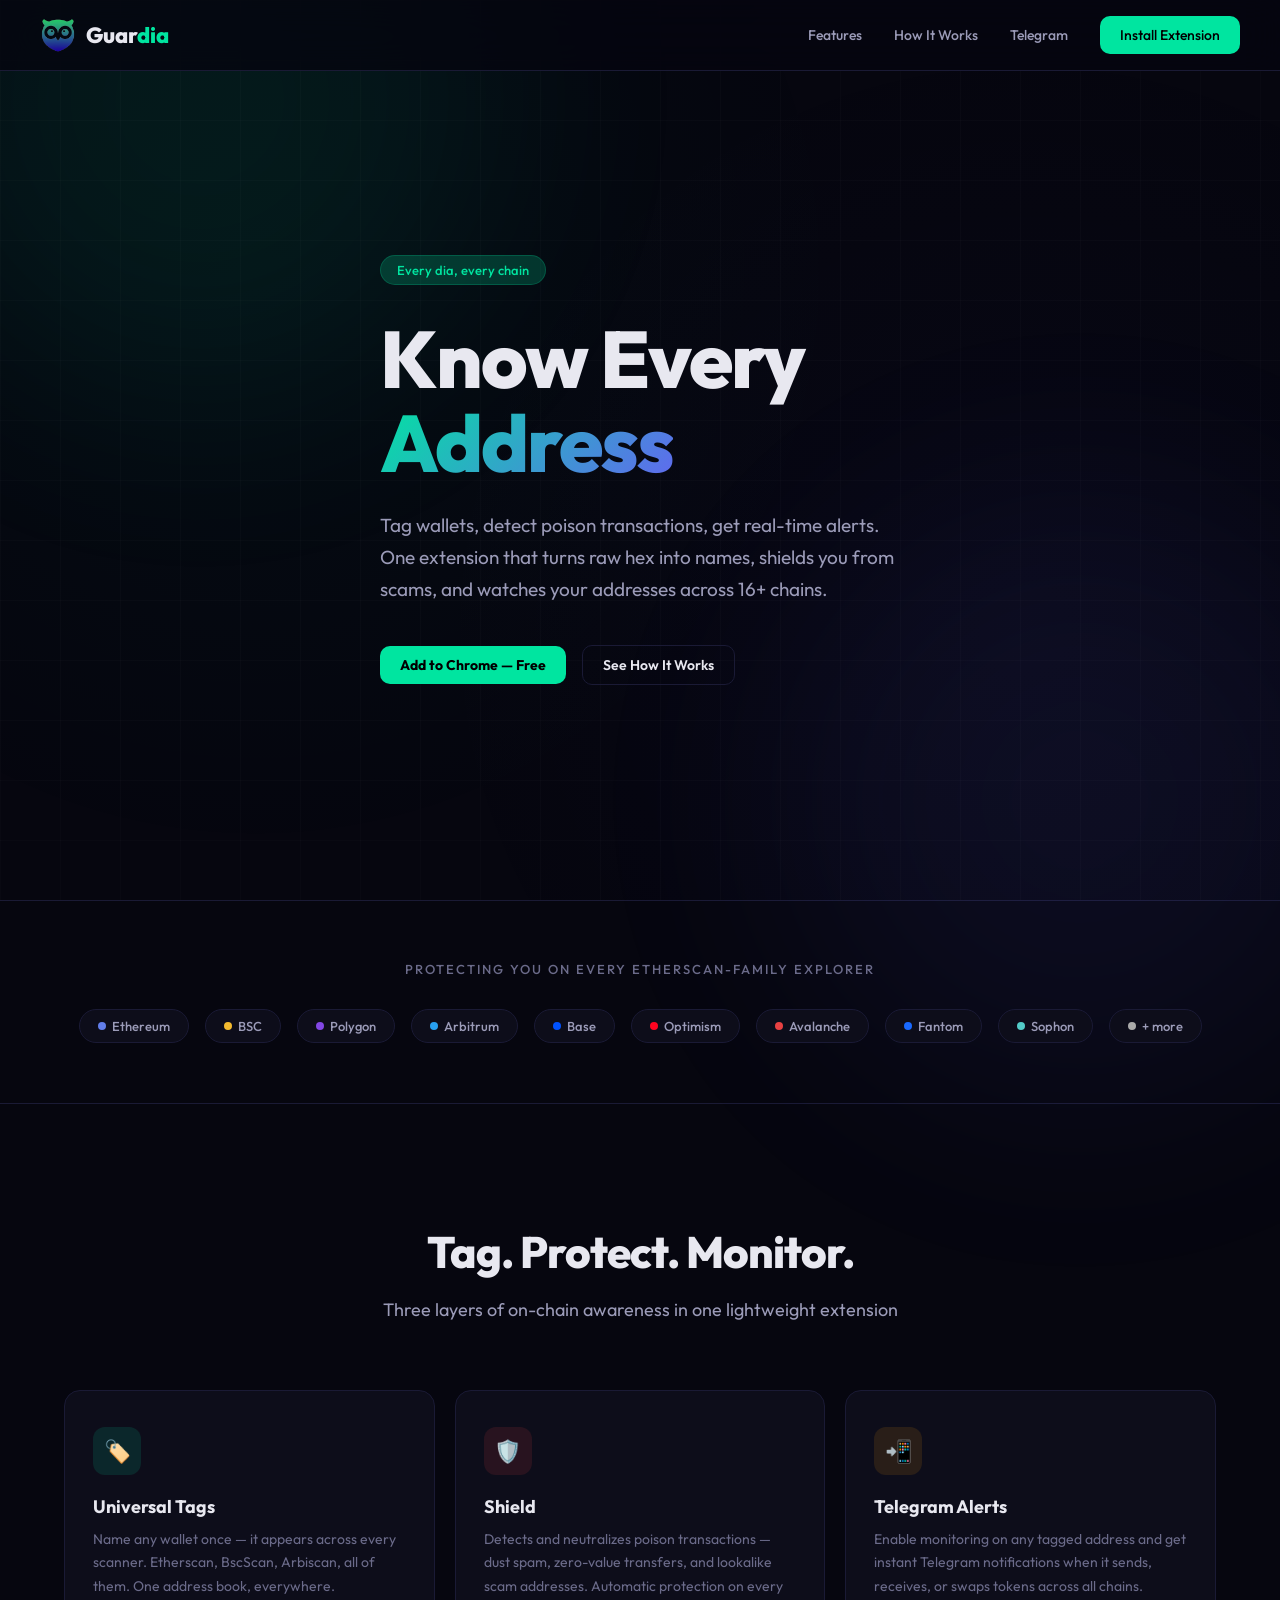
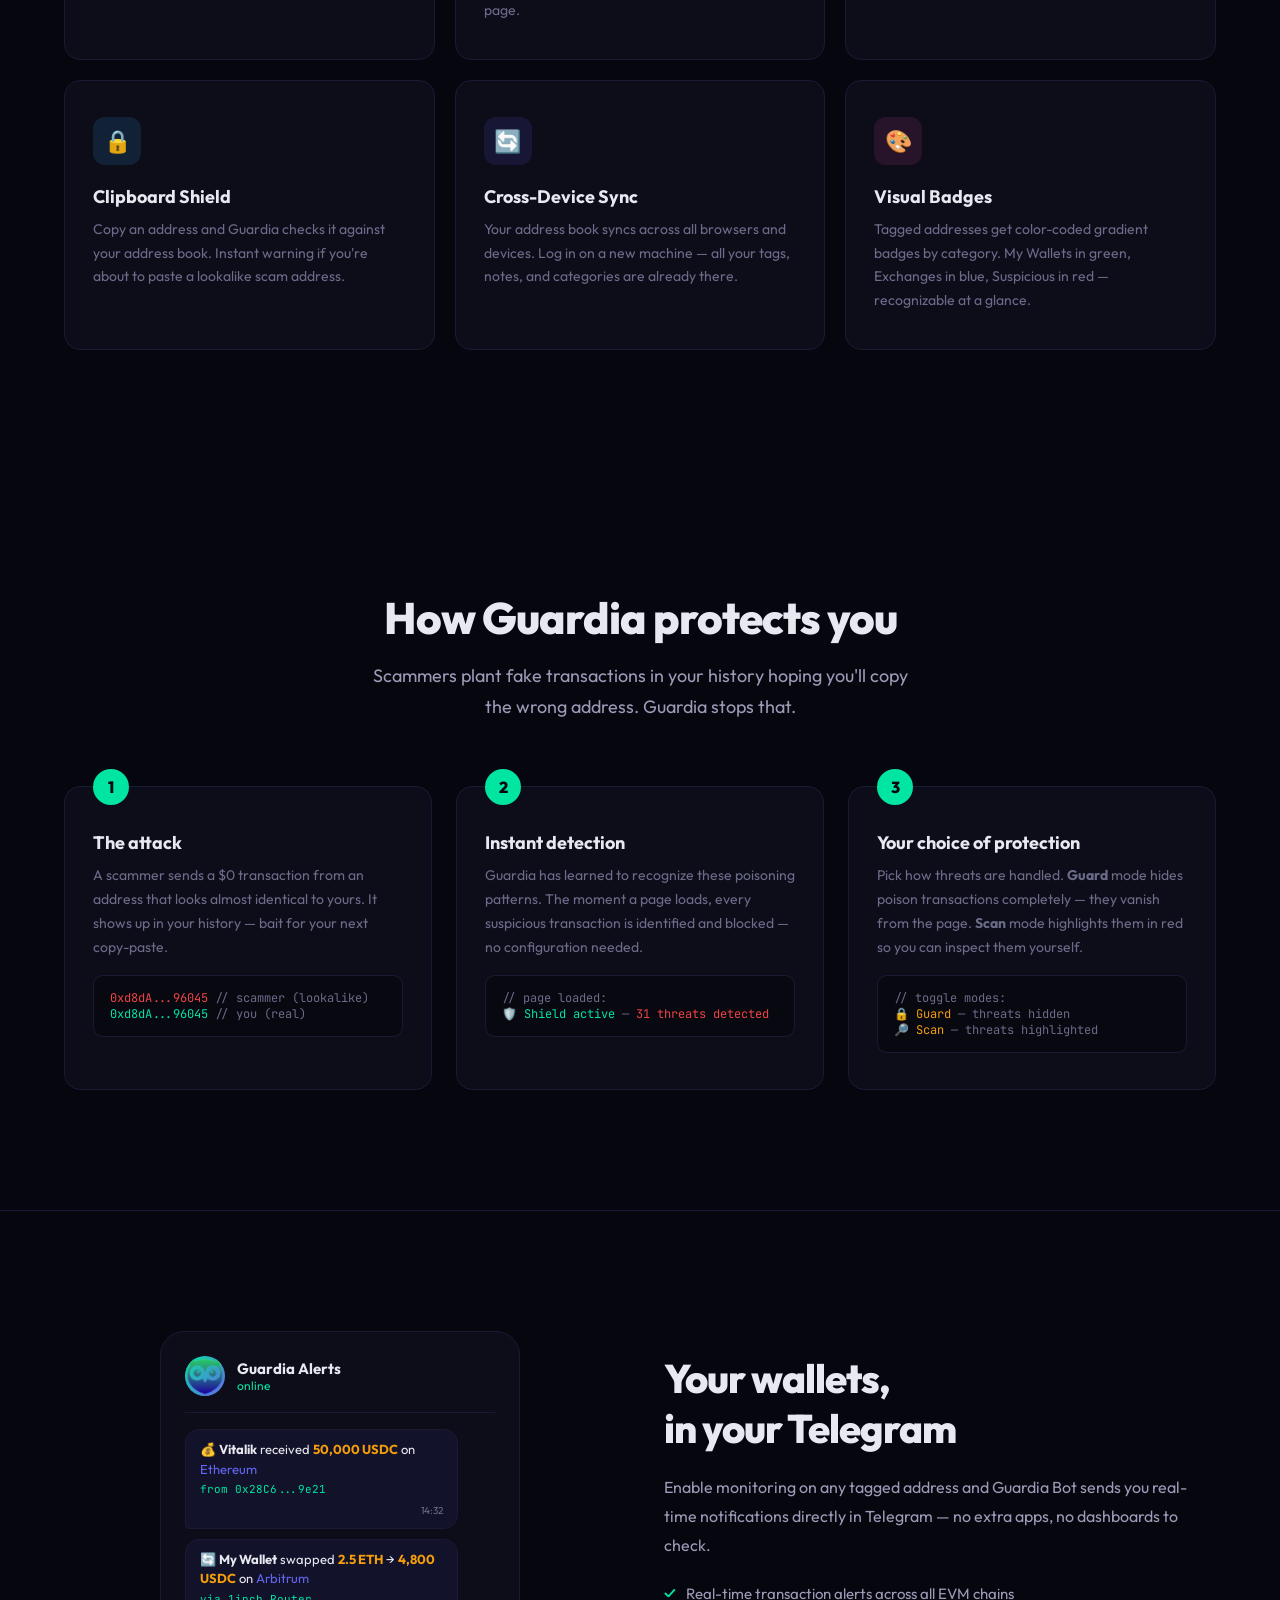
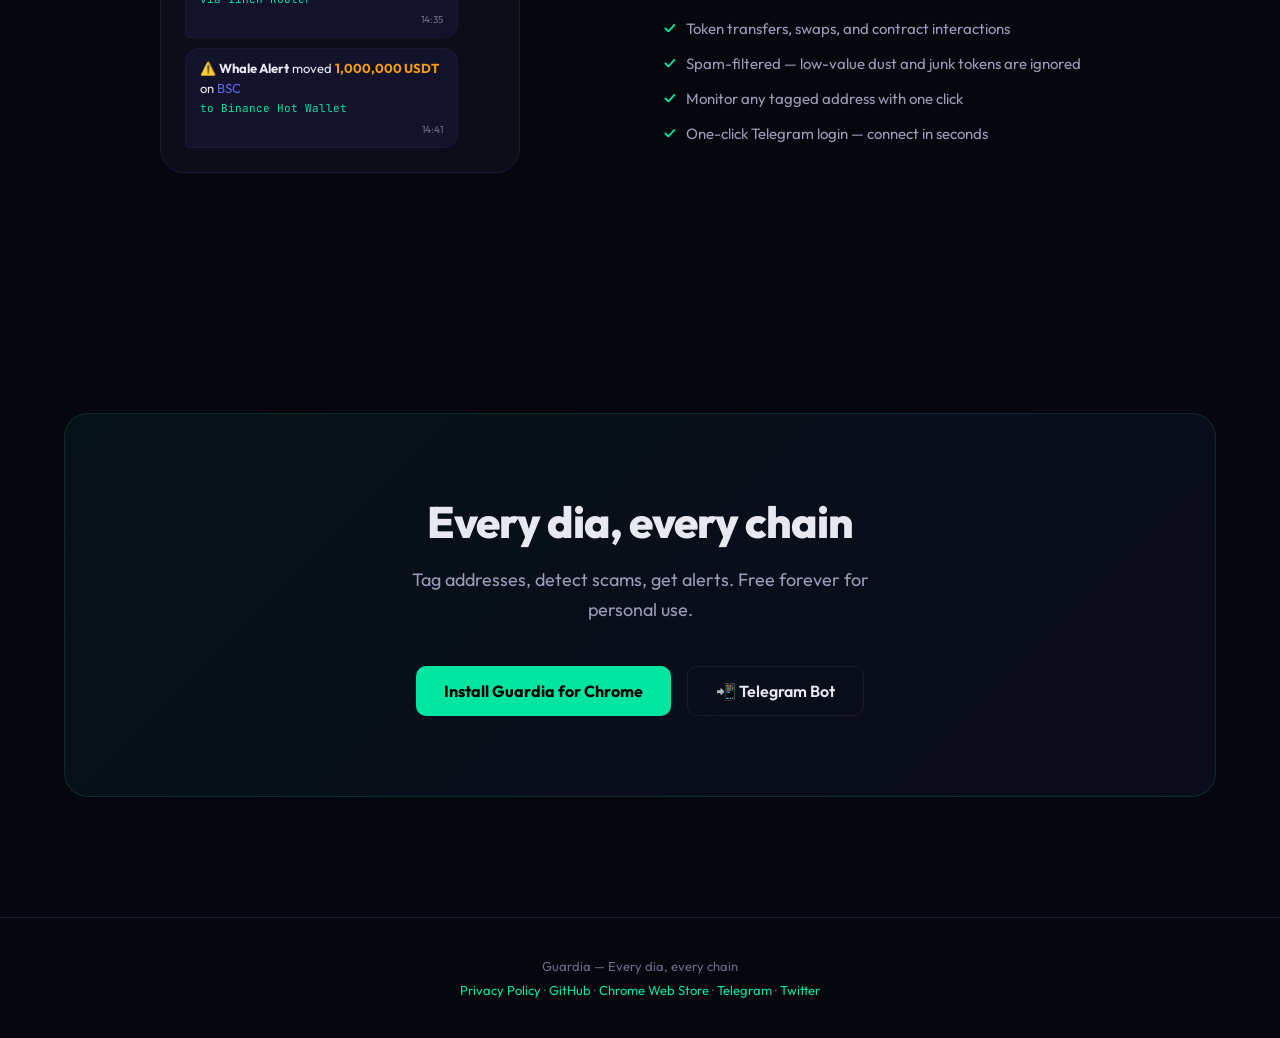
==== index.html @ b1c1f6c8 "Initial site deploy" ====
<!DOCTYPE html>
<html lang="en">
<head>
<meta charset="UTF-8">
<meta name="viewport" content="width=device-width, initial-scale=1.0">
<title>Guardia — Your On-Chain Guardian</title>
<link href="https://fonts.googleapis.com/css2?family=JetBrains+Mono:wght@400;500;700&family=Outfit:wght@300;400;500;600;700;800&display=swap" rel="stylesheet">
<style>
:root {
  --bg: #06060f;
  --bg-card: #0d0d1a;
  --bg-card-hover: #12122a;
  --accent: #00e5a0;
  --accent-dim: #00e5a033;
  --accent2: #6366f1;
  --accent3: #f59e0b;
  --text: #e8e8f0;
  --text-dim: #6b6b8a;
  --text-mid: #9b9bb8;
  --border: #1a1a35;
  --radius: 16px;
  --font-display: 'Outfit', sans-serif;
  --font-mono: 'JetBrains Mono', monospace;
}

* { margin: 0; padding: 0; box-sizing: border-box; }

::selection { background: rgba(0, 229, 160, 0.3); color: #fff; }
::-moz-selection { background: rgba(0, 229, 160, 0.3); color: #fff; }

html { scroll-behavior: smooth; }

body {
  font-family: var(--font-display);
  background: var(--bg);
  color: var(--text);
  overflow-x: hidden;
  -webkit-font-smoothing: antialiased;
}

/* ============ ANIMATED BG ============ */
.bg-grid {
  position: fixed;
  inset: 0;
  z-index: 0;
  background-image:
    radial-gradient(circle at 20% 30%, #00e5a008 0%, transparent 50%),
    radial-gradient(circle at 80% 70%, #6366f108 0%, transparent 50%),
    linear-gradient(rgba(255,255,255,0.015) 1px, transparent 1px),
    linear-gradient(90deg, rgba(255,255,255,0.015) 1px, transparent 1px);
  background-size: 100% 100%, 100% 100%, 60px 60px, 60px 60px;
  pointer-events: none;
}

.glow-orb {
  position: fixed;
  width: 600px;
  height: 600px;
  border-radius: 50%;
  filter: blur(120px);
  opacity: 0.07;
  pointer-events: none;
  z-index: 0;
}
.glow-orb.g1 { background: var(--accent); top: -200px; left: -100px; animation: float1 20s ease-in-out infinite; }
.glow-orb.g2 { background: var(--accent2); bottom: -200px; right: -100px; animation: float2 25s ease-in-out infinite; }

@keyframes float1 { 0%,100% { transform: translate(0,0); } 50% { transform: translate(80px, 60px); } }
@keyframes float2 { 0%,100% { transform: translate(0,0); } 50% { transform: translate(-60px, -80px); } }

/* ============ LAYOUT ============ */
.container { max-width: 1200px; margin: 0 auto; padding: 0 24px; position: relative; z-index: 1; }

/* ============ NAV ============ */
nav {
  position: fixed;
  top: 0;
  left: 0;
  right: 0;
  z-index: 100;
  padding: 16px 24px;
  backdrop-filter: blur(20px);
  background: rgba(6, 6, 15, 0.8);
  border-bottom: 1px solid var(--border);
}
nav .inner {
  max-width: 1200px;
  margin: 0 auto;
  display: flex;
  align-items: center;
  justify-content: space-between;
}
.logo {
  display: flex;
  align-items: center;
  gap: 10px;
  font-weight: 800;
  font-size: 22px;
  text-decoration: none;
  color: var(--text);
}
.logo-icon {
  width: 36px;
  height: 36px;
  border-radius: 10px;
  object-fit: contain;
}
.logo-wordmark span { color: var(--accent); }

nav .links { display: flex; gap: 32px; align-items: center; }
nav .links a { color: var(--text-mid); text-decoration: none; font-size: 14px; font-weight: 500; transition: color 0.2s; }
nav .links a:hover { color: var(--accent); }
nav .links a.btn-chrome { color: #000; }
nav .links a.btn-chrome:hover { color: #000; }

.btn-chrome {
  display: inline-flex;
  align-items: center;
  gap: 8px;
  padding: 10px 20px;
  background: var(--accent);
  color: #000;
  font-weight: 700;
  font-size: 14px;
  border-radius: 10px;
  text-decoration: none;
  border: none;
  cursor: pointer;
  transition: all 0.2s;
}
.btn-chrome:hover { background: #00ffb3; transform: translateY(-1px); box-shadow: 0 4px 20px var(--accent-dim); }

/* ============ HERO ============ */
.hero {
  min-height: 100vh;
  display: flex;
  align-items: center;
  padding: 120px 0 80px;
}
.hero-content { max-width: 640px; }

.hero-badge {
  display: inline-flex;
  align-items: center;
  gap: 8px;
  padding: 6px 16px;
  background: var(--accent-dim);
  border: 1px solid rgba(0, 229, 160, 0.2);
  border-radius: 100px;
  font-size: 13px;
  font-weight: 500;
  color: var(--accent);
  margin-bottom: 32px;
  animation: fadeUp 0.6s ease-out;
}

h1 {
  font-size: clamp(48px, 7vw, 80px);
  font-weight: 800;
  line-height: 1.05;
  letter-spacing: -2px;
  margin-bottom: 24px;
  animation: fadeUp 0.6s ease-out 0.1s both;
}
h1 .gradient {
  background: linear-gradient(135deg, var(--accent), var(--accent2));
  -webkit-background-clip: text;
  -webkit-text-fill-color: transparent;
}

.hero-sub {
  font-size: 19px;
  color: var(--text-mid);
  line-height: 1.7;
  margin-bottom: 40px;
  max-width: 520px;
  animation: fadeUp 0.6s ease-out 0.2s both;
}

.hero-actions {
  display: flex;
  gap: 16px;
  align-items: center;
  animation: fadeUp 0.6s ease-out 0.3s both;
}

.btn-outline {
  display: inline-flex;
  align-items: center;
  gap: 8px;
  padding: 10px 20px;
  background: transparent;
  color: var(--text);
  font-weight: 600;
  font-size: 14px;
  border-radius: 10px;
  text-decoration: none;
  border: 1px solid var(--border);
  cursor: pointer;
  transition: all 0.2s;
}
.btn-outline:hover { border-color: var(--accent); color: var(--accent); }

.hero-visual {
  position: absolute;
  right: -40px;
  top: 50%;
  transform: translateY(-50%);
  width: 520px;
  height: 520px;
  animation: fadeUp 0.8s ease-out 0.4s both;
}

/* ============ CHAINS BAR ============ */
.chains-bar {
  padding: 60px 0;
  border-top: 1px solid var(--border);
  border-bottom: 1px solid var(--border);
}
.chains-bar h3 {
  text-align: center;
  font-size: 13px;
  font-weight: 500;
  color: var(--text-dim);
  text-transform: uppercase;
  letter-spacing: 2px;
  margin-bottom: 32px;
}
.chains-row {
  display: flex;
  justify-content: center;
  flex-wrap: wrap;
  gap: 16px;
}
.chain-pill {
  padding: 8px 18px;
  background: var(--bg-card);
  border: 1px solid var(--border);
  border-radius: 100px;
  font-size: 13px;
  font-weight: 500;
  color: var(--text-mid);
  display: flex;
  align-items: center;
  gap: 6px;
  transition: all 0.2s;
}
.chain-pill:hover { border-color: var(--accent); color: var(--accent); transform: translateY(-2px); }
.chain-dot {
  width: 8px;
  height: 8px;
  border-radius: 50%;
}

/* ============ FEATURES ============ */
.features { padding: 120px 0; }
.section-header {
  text-align: center;
  margin-bottom: 64px;
}
.section-header h2 {
  font-size: 44px;
  font-weight: 800;
  letter-spacing: -1px;
  margin-bottom: 16px;
}
.section-header p {
  font-size: 18px;
  color: var(--text-mid);
  max-width: 560px;
  margin: 0 auto;
  line-height: 1.7;
}

.features-grid {
  display: grid;
  grid-template-columns: repeat(3, 1fr);
  gap: 20px;
}

.feature-card {
  padding: 36px 28px;
  background: var(--bg-card);
  border: 1px solid var(--border);
  border-radius: var(--radius);
  transition: all 0.3s;
  position: relative;
  overflow: hidden;
}
.feature-card::before {
  content: '';
  position: absolute;
  top: 0;
  left: 0;
  right: 0;
  height: 2px;
  background: linear-gradient(90deg, transparent, var(--accent), transparent);
  opacity: 0;
  transition: opacity 0.3s;
}
.feature-card:hover { border-color: rgba(0, 229, 160, 0.2); background: var(--bg-card-hover); transform: translateY(-4px); }
.feature-card:hover::before { opacity: 1; }

.feature-icon {
  width: 48px;
  height: 48px;
  border-radius: 12px;
  display: flex;
  align-items: center;
  justify-content: center;
  font-size: 22px;
  margin-bottom: 20px;
}
.fi-green { background: rgba(0, 229, 160, 0.12); }
.fi-purple { background: rgba(99, 102, 241, 0.12); }
.fi-amber { background: rgba(245, 158, 11, 0.12); }
.fi-blue { background: rgba(56, 189, 248, 0.12); }
.fi-pink { background: rgba(236, 72, 153, 0.12); }
.fi-red { background: rgba(239, 68, 68, 0.12); }

.feature-card h3 { font-size: 18px; font-weight: 700; margin-bottom: 10px; }
.feature-card p { font-size: 14px; color: var(--text-dim); line-height: 1.7; }

/* ============ HOW IT WORKS ============ */
.how-it-works { padding: 120px 0; }

.steps {
  display: flex;
  gap: 24px;
  margin-top: 64px;
}

.step {
  flex: 1;
  padding: 36px 28px;
  background: var(--bg-card);
  border: 1px solid var(--border);
  border-radius: var(--radius);
  position: relative;
}

.step-num {
  position: absolute;
  top: -18px;
  left: 28px;
  width: 36px;
  height: 36px;
  background: var(--accent);
  color: var(--bg);
  border-radius: 50%;
  display: flex;
  align-items: center;
  justify-content: center;
  font-weight: 800;
  font-size: 16px;
}
.step h3 { font-size: 18px; font-weight: 700; margin-bottom: 10px; margin-top: 8px; }
.step p { font-size: 14px; color: var(--text-dim); line-height: 1.7; }

.step-code {
  margin-top: 16px;
  padding: 14px 16px;
  background: rgba(0,0,0,0.4);
  border-radius: 10px;
  font-family: var(--font-mono);
  font-size: 12px;
  color: var(--accent);
  overflow-x: auto;
  white-space: nowrap;
  border: 1px solid var(--border);
}
.step-code .dim { color: var(--text-dim); }
.step-code .str { color: #f59e0b; }

/* ============ TELEGRAM SECTION ============ */
.telegram-section {
  padding: 120px 0;
  border-top: 1px solid var(--border);
}
.tg-grid {
  display: grid;
  grid-template-columns: 1fr 1fr;
  gap: 48px;
  align-items: center;
}
.tg-phone {
  background: var(--bg-card);
  border: 1px solid var(--border);
  border-radius: 24px;
  padding: 24px;
  max-width: 360px;
  margin: 0 auto;
}
.tg-header {
  display: flex;
  align-items: center;
  gap: 12px;
  padding-bottom: 16px;
  border-bottom: 1px solid var(--border);
  margin-bottom: 16px;
}
.tg-avatar {
  width: 40px;
  height: 40px;
  border-radius: 50%;
  background: linear-gradient(135deg, var(--accent), var(--accent2));
  display: flex;
  align-items: center;
  justify-content: center;
  font-size: 16px;
  font-weight: 800;
  color: var(--bg);
}
.tg-name { font-weight: 700; font-size: 15px; }
.tg-status { font-size: 12px; color: var(--accent); }

.tg-messages { display: flex; flex-direction: column; gap: 10px; }
.tg-msg {
  padding: 10px 14px;
  border-radius: 14px;
  font-size: 13px;
  line-height: 1.5;
  max-width: 88%;
  animation: msgAppear 0.4s ease-out both;
}
.tg-msg:nth-child(2) { animation-delay: 0.3s; }
.tg-msg:nth-child(3) { animation-delay: 0.6s; }
.tg-msg.bot {
  background: var(--bg-card-hover);
  border: 1px solid var(--border);
  align-self: flex-start;
  border-bottom-left-radius: 4px;
}
.tg-msg .tg-addr { color: var(--accent); font-family: var(--font-mono); font-size: 11px; }
.tg-msg .tg-amount { color: var(--accent3); font-weight: 700; }
.tg-msg .tg-chain { color: var(--accent2); }
.tg-msg .tg-time { display: block; text-align: right; font-size: 10px; color: var(--text-dim); margin-top: 4px; }

@keyframes msgAppear { from { opacity: 0; transform: translateY(10px); } to { opacity: 1; transform: translateY(0); } }

.tg-info h2 { font-size: 40px; font-weight: 800; letter-spacing: -1px; margin-bottom: 20px; }
.tg-info p { font-size: 16px; color: var(--text-mid); line-height: 1.8; margin-bottom: 16px; }
.tg-features { list-style: none; padding: 0; }
.tg-features li {
  padding: 8px 0;
  font-size: 15px;
  color: var(--text-mid);
  display: flex;
  align-items: center;
  gap: 10px;
}
.tg-features li::before {
  content: '\2713';
  color: var(--accent);
  font-weight: 700;
  font-size: 14px;
}

/* ============ CTA ============ */
.cta {
  padding: 120px 0;
  text-align: center;
}
.cta-box {
  padding: 80px 60px;
  background: linear-gradient(135deg, rgba(0, 229, 160, 0.06), rgba(99, 102, 241, 0.06));
  border: 1px solid rgba(0, 229, 160, 0.15);
  border-radius: 24px;
  position: relative;
  overflow: hidden;
}
.cta-box h2 { font-size: 44px; font-weight: 800; letter-spacing: -1px; margin-bottom: 16px; }
.cta-box p { font-size: 18px; color: var(--text-mid); margin-bottom: 40px; max-width: 480px; margin-left: auto; margin-right: auto; line-height: 1.7; }
.cta-buttons { display: flex; justify-content: center; gap: 16px; }

/* ============ FOOTER ============ */
footer {
  padding: 40px 0;
  border-top: 1px solid var(--border);
  text-align: center;
}
footer p { font-size: 13px; color: var(--text-dim); }
footer a { color: var(--accent); text-decoration: none; }

/* ============ ANIMATIONS ============ */
@keyframes fadeUp {
  from { opacity: 0; transform: translateY(24px); }
  to { opacity: 1; transform: translateY(0); }
}

/* ============ RESPONSIVE ============ */
@media (max-width: 900px) {
  .features-grid { grid-template-columns: 1fr; }
  .steps { flex-direction: column; }
  .tg-grid { grid-template-columns: 1fr; }
  .hero-visual { display: none; }
  nav .links { display: none; }
}
</style>
</head>
<body>

<div class="bg-grid"></div>
<div class="glow-orb g1"></div>
<div class="glow-orb g2"></div>

<!-- NAV -->
<nav>
  <div class="inner">
    <a href="#" class="logo">
      <img class="logo-icon" src="icons/icon-128.png" alt="Guardia" style="background:none;">
      <span class="logo-wordmark">Guar<span>dia</span></span>
    </a>
    <div class="links">
      <a href="#features">Features</a>
      <a href="#how">How It Works</a>
      <a href="#telegram">Telegram</a>
      <a class="btn-chrome" href="#">Install Extension</a>
    </div>
  </div>
</nav>

<!-- HERO -->
<section class="hero">
  <div class="container" style="position:relative;">
    <div class="hero-content">
      <div class="hero-badge">Every dia, every chain</div>
      <h1>Know Every<br><span class="gradient">Address</span></h1>
      <p class="hero-sub">Tag wallets, detect poison transactions, get real-time alerts. One extension that turns raw hex into names, shields you from scams, and watches your addresses across 16+ chains.</p>
      <div class="hero-actions">
        <a class="btn-chrome" href="#">Add to Chrome — Free</a>
        <a class="btn-outline" href="#how">See How It Works</a>
      </div>
    </div>
  </div>
</section>

<!-- CHAINS -->
<section class="chains-bar">
  <div class="container">
    <h3>Protecting you on every Etherscan-family explorer</h3>
    <div class="chains-row">
      <div class="chain-pill"><div class="chain-dot" style="background:#627eea"></div> Ethereum</div>
      <div class="chain-pill"><div class="chain-dot" style="background:#f3ba2f"></div> BSC</div>
      <div class="chain-pill"><div class="chain-dot" style="background:#8247e5"></div> Polygon</div>
      <div class="chain-pill"><div class="chain-dot" style="background:#28a0f0"></div> Arbitrum</div>
      <div class="chain-pill"><div class="chain-dot" style="background:#0052ff"></div> Base</div>
      <div class="chain-pill"><div class="chain-dot" style="background:#ff0420"></div> Optimism</div>
      <div class="chain-pill"><div class="chain-dot" style="background:#e84142"></div> Avalanche</div>
      <div class="chain-pill"><div class="chain-dot" style="background:#1969ff"></div> Fantom</div>
      <div class="chain-pill"><div class="chain-dot" style="background:#53cbc8"></div> Sophon</div>
      <div class="chain-pill"><div class="chain-dot" style="background:#aaa"></div> + more</div>
    </div>
  </div>
</section>

<!-- FEATURES -->
<section class="features" id="features">
  <div class="container">
    <div class="section-header">
      <h2>Tag. Protect. Monitor.</h2>
      <p>Three layers of on-chain awareness in one lightweight extension</p>
    </div>
    <div class="features-grid">
      <div class="feature-card">
        <div class="feature-icon fi-green">&#127991;&#65039;</div>
        <h3>Universal Tags</h3>
        <p>Name any wallet once — it appears across every scanner. Etherscan, BscScan, Arbiscan, all of them. One address book, everywhere.</p>
      </div>
      <div class="feature-card">
        <div class="feature-icon fi-red">&#128737;&#65039;</div>
        <h3>Shield</h3>
        <p>Detects and neutralizes poison transactions — dust spam, zero-value transfers, and lookalike scam addresses. Automatic protection on every page.</p>
      </div>
      <div class="feature-card">
        <div class="feature-icon fi-amber">&#128242;</div>
        <h3>Telegram Alerts</h3>
        <p>Enable monitoring on any tagged address and get instant Telegram notifications when it sends, receives, or swaps tokens across all chains.</p>
      </div>
      <div class="feature-card">
        <div class="feature-icon fi-blue">&#128274;</div>
        <h3>Clipboard Shield</h3>
        <p>Copy an address and Guardia checks it against your address book. Instant warning if you're about to paste a lookalike scam address.</p>
      </div>
      <div class="feature-card">
        <div class="feature-icon fi-purple">&#128260;</div>
        <h3>Cross-Device Sync</h3>
        <p>Your address book syncs across all browsers and devices. Log in on a new machine — all your tags, notes, and categories are already there.</p>
      </div>
      <div class="feature-card">
        <div class="feature-icon fi-pink">&#127912;</div>
        <h3>Visual Badges</h3>
        <p>Tagged addresses get color-coded gradient badges by category. My Wallets in green, Exchanges in blue, Suspicious in red — recognizable at a glance.</p>
      </div>
    </div>
  </div>
</section>

<!-- HOW IT WORKS -->
<section class="how-it-works" id="how">
  <div class="container">
    <div class="section-header">
      <h2>How Guardia protects you</h2>
      <p>Scammers plant fake transactions in your history hoping you'll copy the wrong address. Guardia stops that.</p>
    </div>
    <div class="steps">
      <div class="step">
        <div class="step-num">1</div>
        <h3>The attack</h3>
        <p>A scammer sends a $0 transaction from an address that looks almost identical to yours. It shows up in your history — bait for your next copy-paste.</p>
        <div class="step-code">
          <span style="color:#ef4444">0xd8dA...96045</span> <span class="dim">// scammer (lookalike)</span><br>
          <span style="color:var(--accent)">0xd8dA...96045</span> <span class="dim">// you (real)</span>
        </div>
      </div>
      <div class="step">
        <div class="step-num">2</div>
        <h3>Instant detection</h3>
        <p>Guardia has learned to recognize these poisoning patterns. The moment a page loads, every suspicious transaction is identified and blocked — no configuration needed.</p>
        <div class="step-code">
          <span class="dim">// page loaded:</span><br>
          &#128737;&#65039; <span style="color:var(--accent)">Shield active</span> <span class="dim">—</span> <span style="color:#ef4444">31 threats detected</span>
        </div>
      </div>
      <div class="step">
        <div class="step-num">3</div>
        <h3>Your choice of protection</h3>
        <p>Pick how threats are handled. <b>Guard</b> mode hides poison transactions completely — they vanish from the page. <b>Scan</b> mode highlights them in red so you can inspect them yourself.</p>
        <div class="step-code">
          <span class="dim">// toggle modes:</span><br>
          &#128274; <span class="str">Guard</span> <span class="dim">— threats hidden</span><br>
          &#128270; <span class="str">Scan</span> <span class="dim">— threats highlighted</span>
        </div>
      </div>
    </div>
  </div>
</section>

<!-- TELEGRAM -->
<section class="telegram-section" id="telegram">
  <div class="container">
    <div class="tg-grid">
      <div class="tg-phone">
        <div class="tg-header">
          <div class="tg-avatar"><img src="icons/icon-48.png" alt="G" style="width:100%;height:100%;border-radius:50%;object-fit:cover;"></div>
          <div>
            <div class="tg-name">Guardia Alerts</div>
            <div class="tg-status">online</div>
          </div>
        </div>
        <div class="tg-messages">
          <div class="tg-msg bot">
            &#128176; <b>Vitalik</b> received <span class="tg-amount">50,000 USDC</span> on <span class="tg-chain">Ethereum</span><br>
            <span class="tg-addr">from 0x28C6...9e21</span>
            <span class="tg-time">14:32</span>
          </div>
          <div class="tg-msg bot">
            &#128260; <b>My Wallet</b> swapped <span class="tg-amount">2.5 ETH</span> &#8594; <span class="tg-amount">4,800 USDC</span> on <span class="tg-chain">Arbitrum</span><br>
            <span class="tg-addr">via 1inch Router</span>
            <span class="tg-time">14:35</span>
          </div>
          <div class="tg-msg bot">
            &#9888;&#65039; <b>Whale Alert</b> moved <span class="tg-amount">1,000,000 USDT</span> on <span class="tg-chain">BSC</span><br>
            <span class="tg-addr">to Binance Hot Wallet</span>
            <span class="tg-time">14:41</span>
          </div>
        </div>
      </div>
      <div class="tg-info">
        <h2>Your wallets,<br>in your Telegram</h2>
        <p>Enable monitoring on any tagged address and Guardia Bot sends you real-time notifications directly in Telegram — no extra apps, no dashboards to check.</p>
        <ul class="tg-features">
          <li>Real-time transaction alerts across all EVM chains</li>
          <li>Token transfers, swaps, and contract interactions</li>
          <li>Spam-filtered — low-value dust and junk tokens are ignored</li>
          <li>Monitor any tagged address with one click</li>
          <li>One-click Telegram login — connect in seconds</li>
        </ul>
      </div>
    </div>
  </div>
</section>

<!-- CTA -->
<section class="cta">
  <div class="container">
    <div class="cta-box">
      <h2>Every dia, every chain</h2>
      <p>Tag addresses, detect scams, get alerts. Free forever for personal use.</p>
      <div class="cta-buttons">
        <a class="btn-chrome" href="#" style="font-size:16px;padding:14px 28px;">Install Guardia for Chrome</a>
        <a class="btn-outline" href="https://t.me/GuardiaAlertsBot" style="font-size:16px;padding:14px 28px;">&#128242; Telegram Bot</a>
      </div>
    </div>
  </div>
</section>

<!-- FOOTER -->
<footer>
  <div class="container">
    <p style="margin-bottom:8px;">Guardia — Every dia, every chain</p>
    <p><a href="/privacy.html">Privacy Policy</a> &middot; <a href="https://github.com/GuardiaOwl">GitHub</a> &middot; <a href="#">Chrome Web Store</a> &middot; <a href="https://t.me/GuardiaAlertsBot">Telegram</a> &middot; <a href="https://x.com/GuardiaOwl">Twitter</a></p>
  </div>
</footer>

</body>
</html>
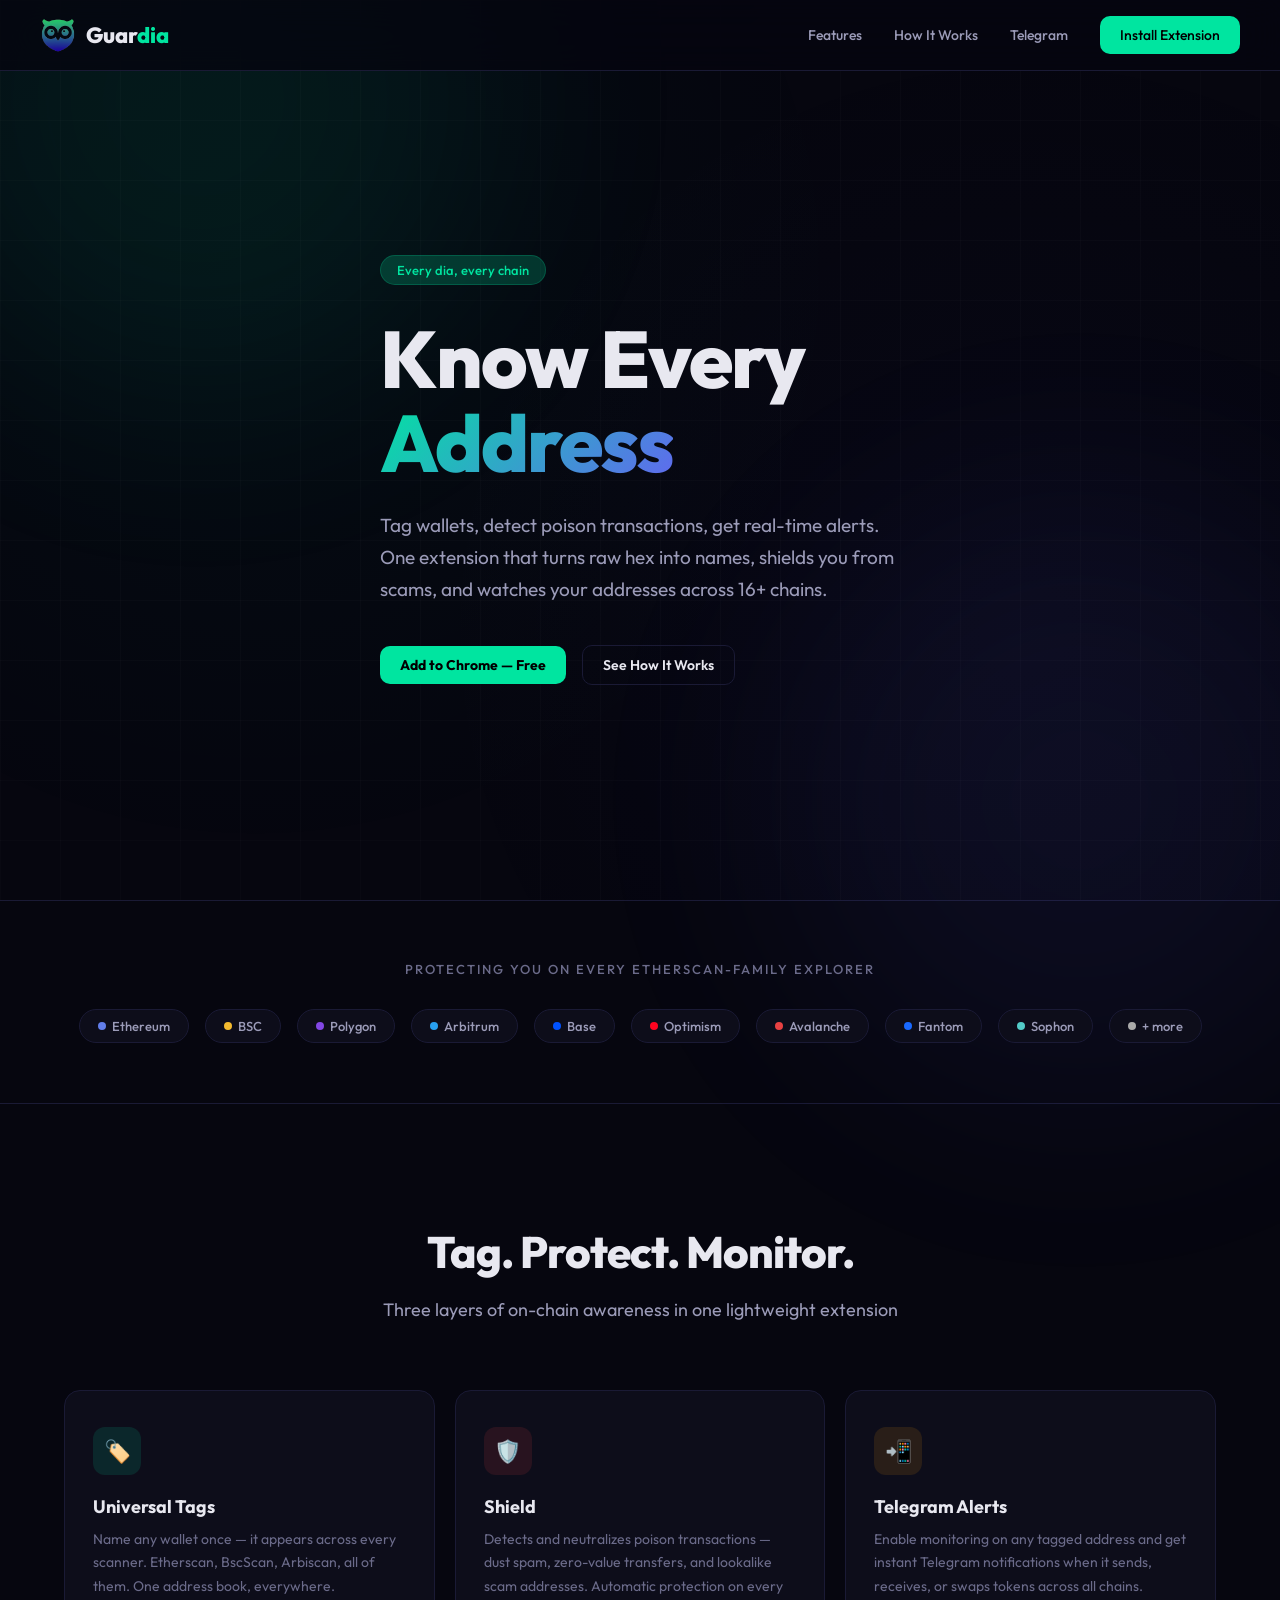
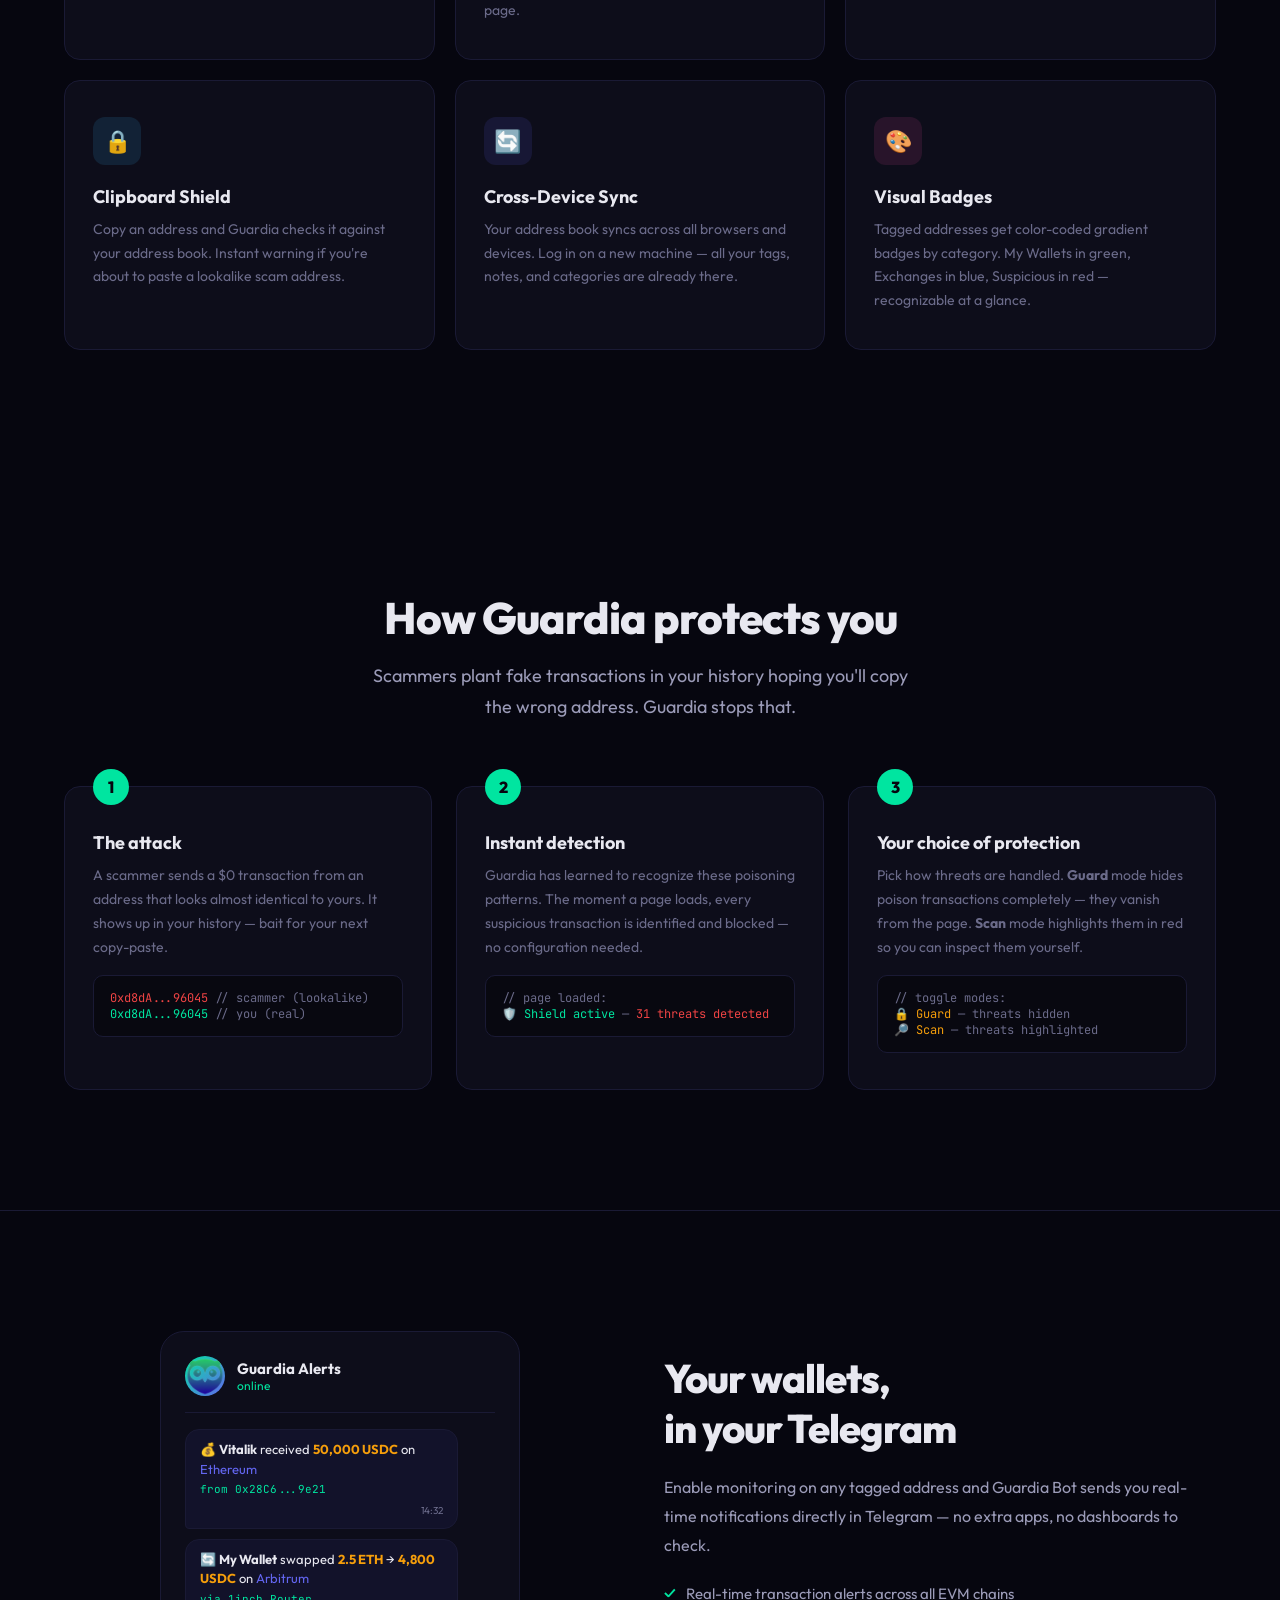
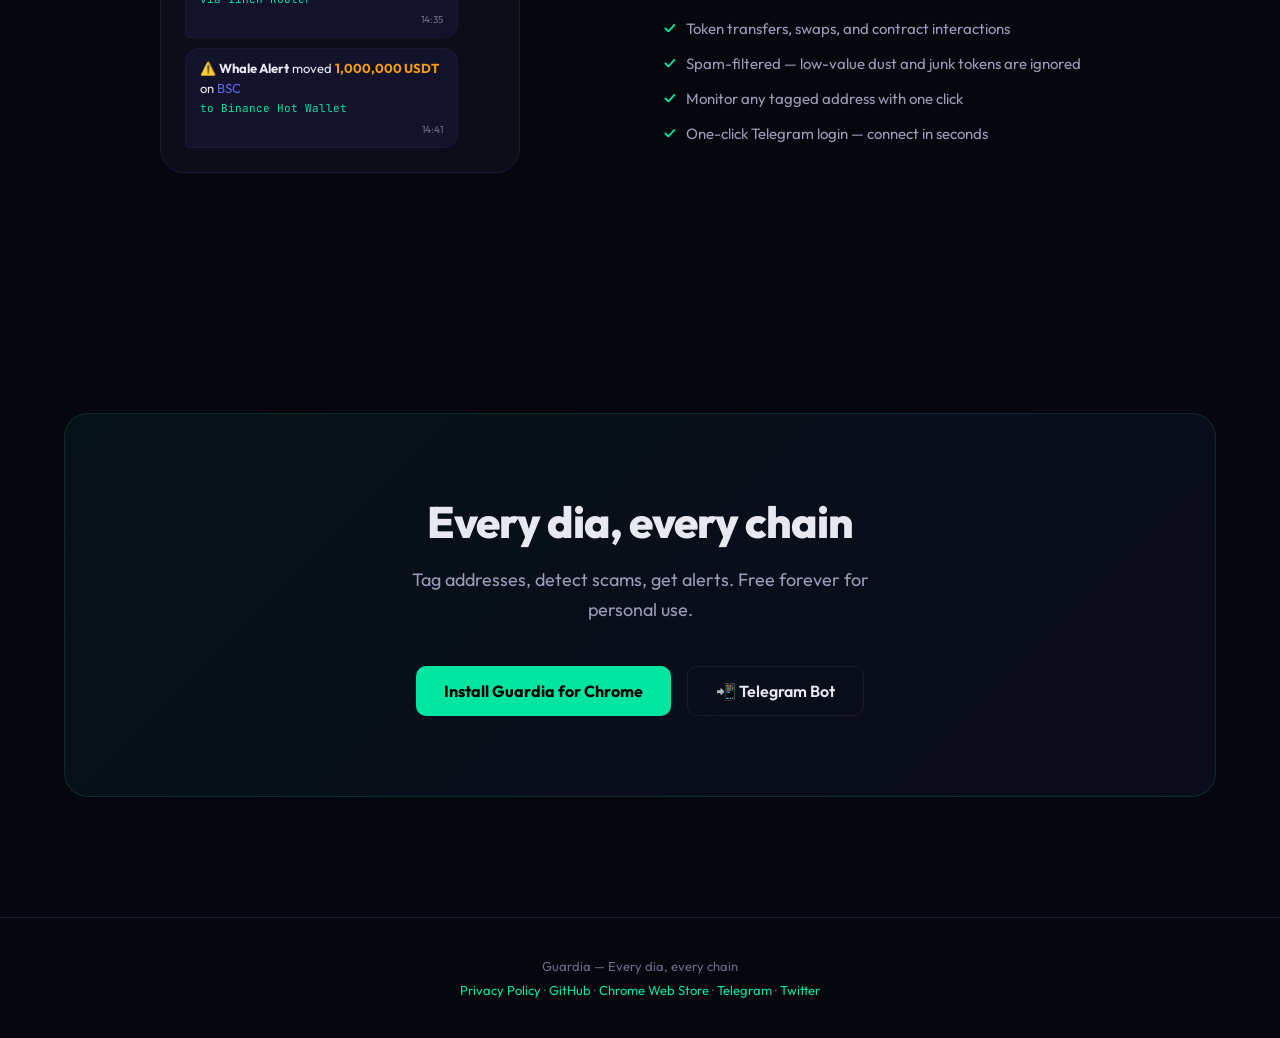
==== commit 0387398a: "Add favicon (owl logo) to all pages" ====
--- a/index.html
+++ b/index.html
@@ -4,6 +4,9 @@
 <meta charset="UTF-8">
 <meta name="viewport" content="width=device-width, initial-scale=1.0">
 <title>Guardia — Your On-Chain Guardian</title>
+<link rel="icon" type="image/png" sizes="32x32" href="icons/icon-32.png">
+<link rel="icon" type="image/png" sizes="16x16" href="icons/icon-16.png">
+<link rel="apple-touch-icon" sizes="128x128" href="icons/icon-128.png">
 <link href="https://fonts.googleapis.com/css2?family=JetBrains+Mono:wght@400;500;700&family=Outfit:wght@300;400;500;600;700;800&display=swap" rel="stylesheet">
 <style>
 :root {
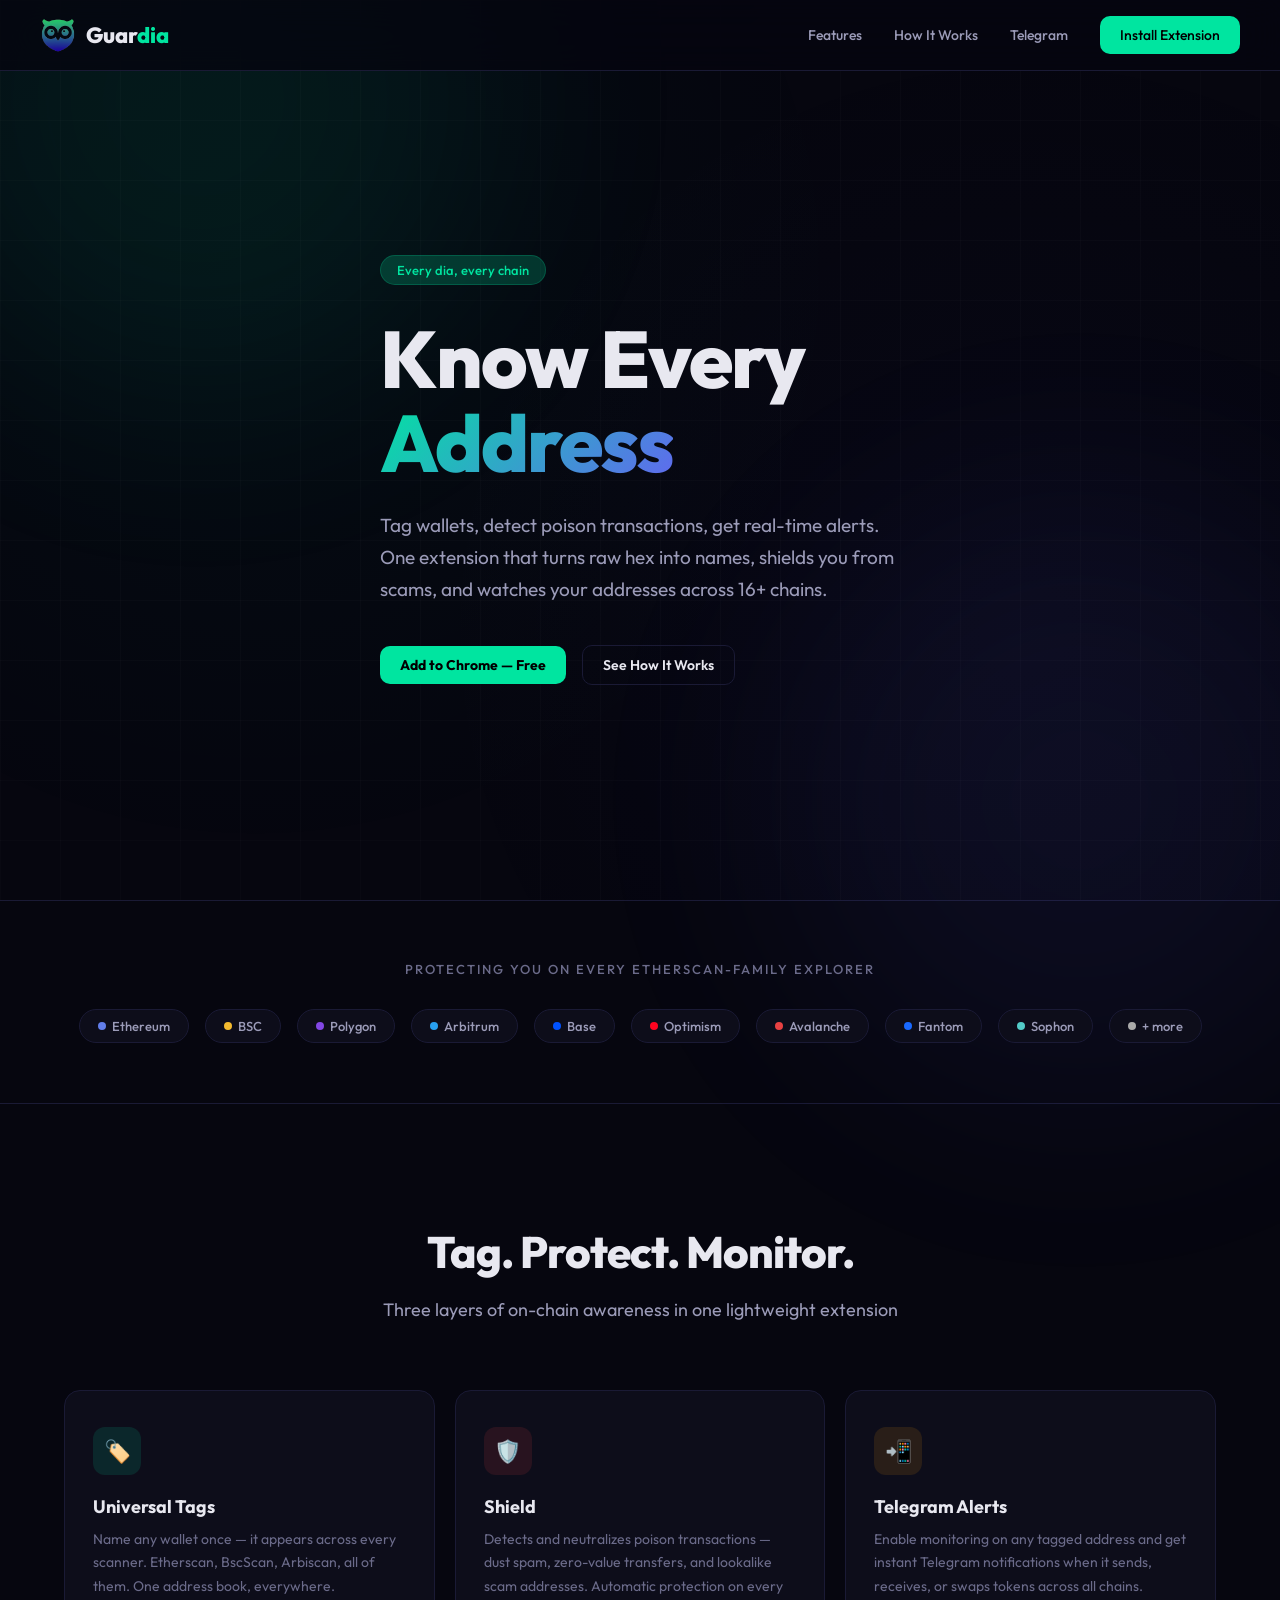
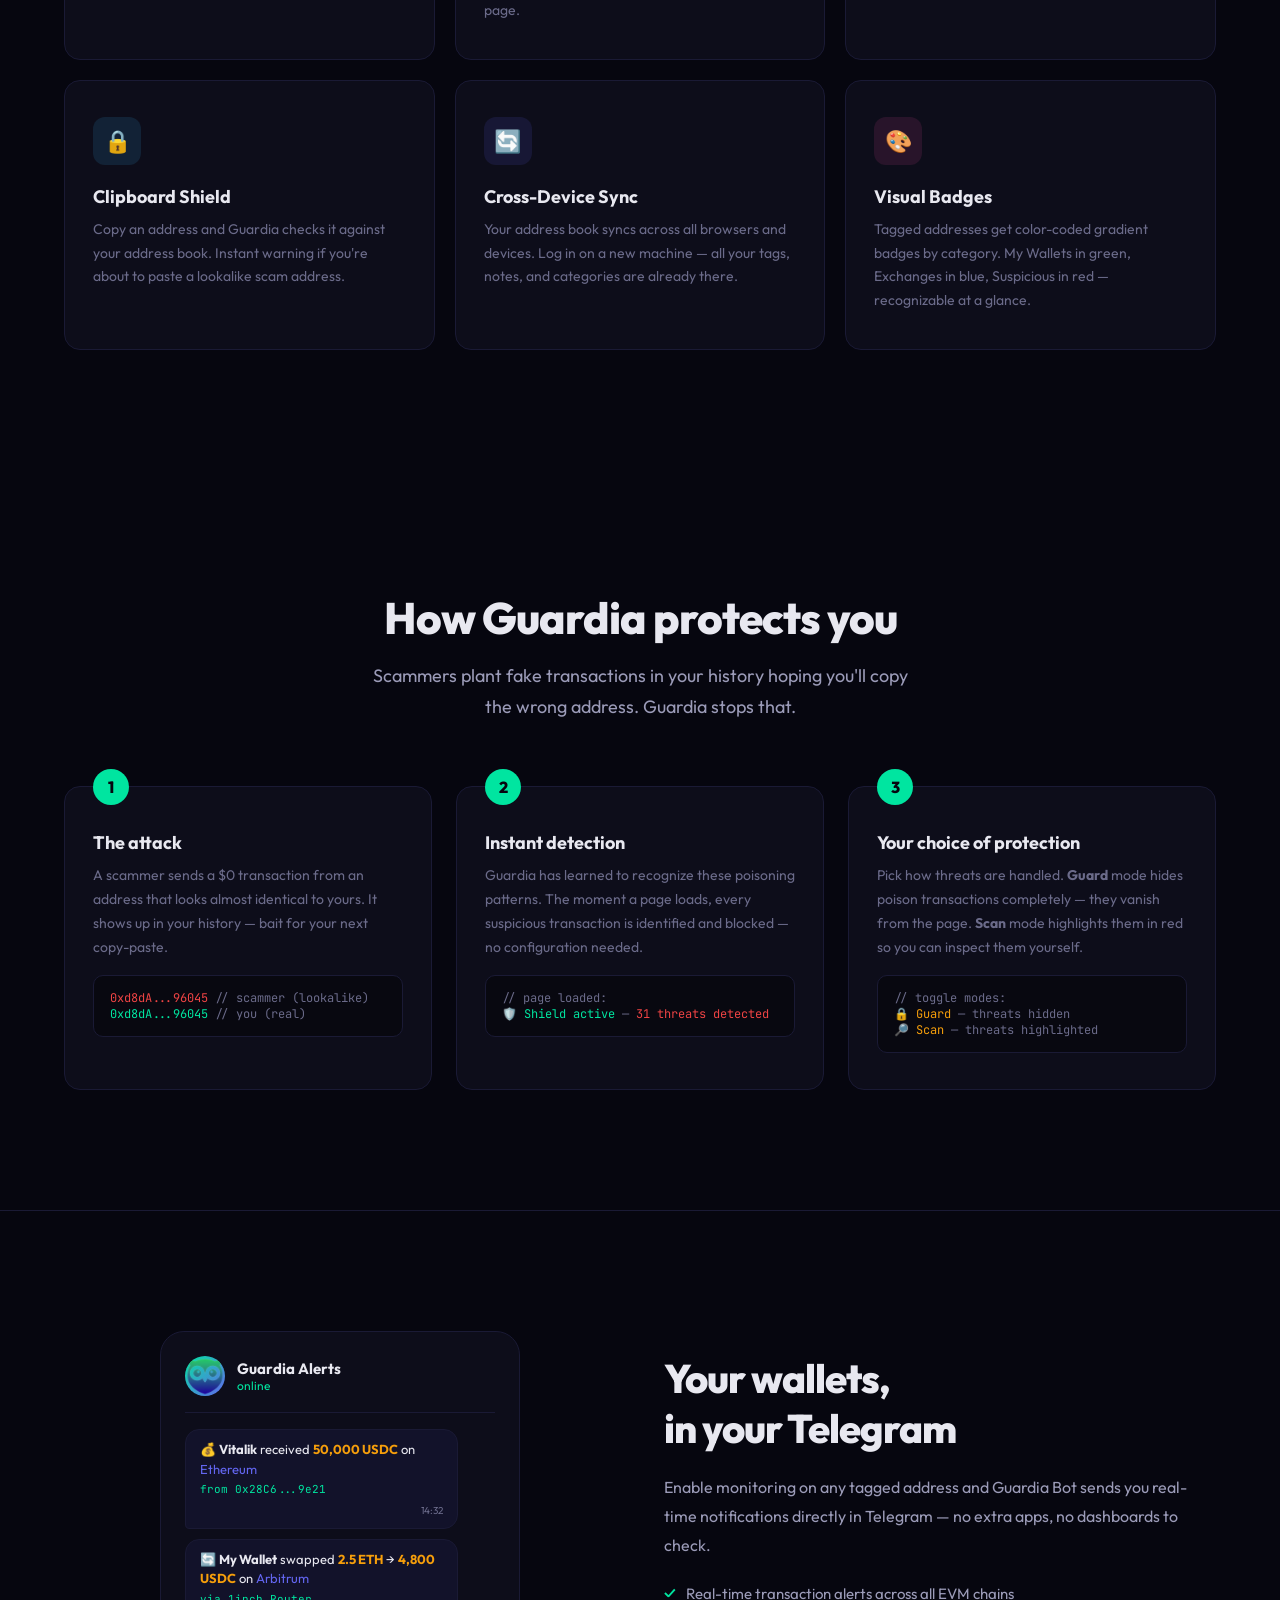
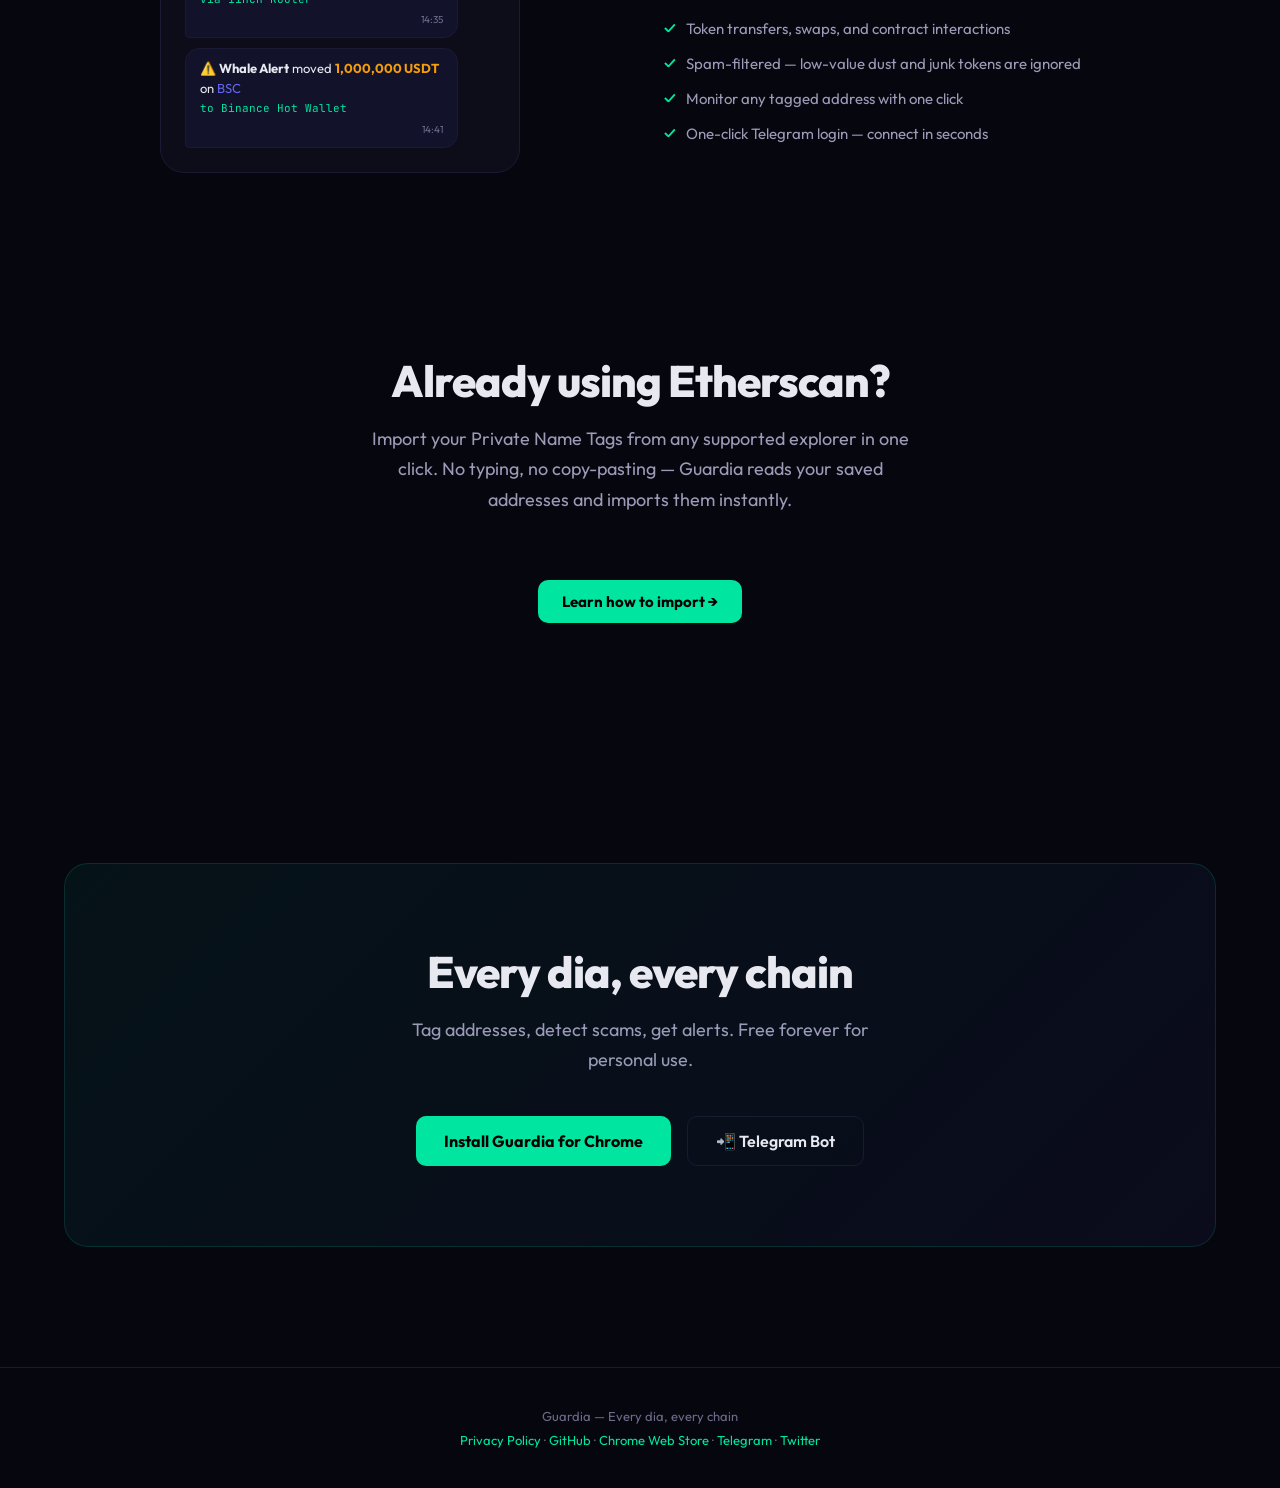
==== commit db2a0b0f: "Import guide: clickable explorers, Chrome Store link, import section on main page" ====
--- a/index.html
+++ b/index.html
@@ -684,6 +684,19 @@
   </div>
 </section>
 
+<!-- IMPORT -->
+<section class="features" id="import" style="padding-top:60px;">
+  <div class="container">
+    <div class="section-header">
+      <h2>Already using Etherscan?</h2>
+      <p>Import your Private Name Tags from any supported explorer in one click. No typing, no copy-pasting — Guardia reads your saved addresses and imports them instantly.</p>
+    </div>
+    <div style="text-align:center;margin-top:24px;">
+      <a class="btn-chrome" href="/import.html" style="font-size:15px;padding:12px 24px;text-decoration:none;">Learn how to import &rarr;</a>
+    </div>
+  </div>
+</section>
+
 <!-- CTA -->
 <section class="cta">
   <div class="container">
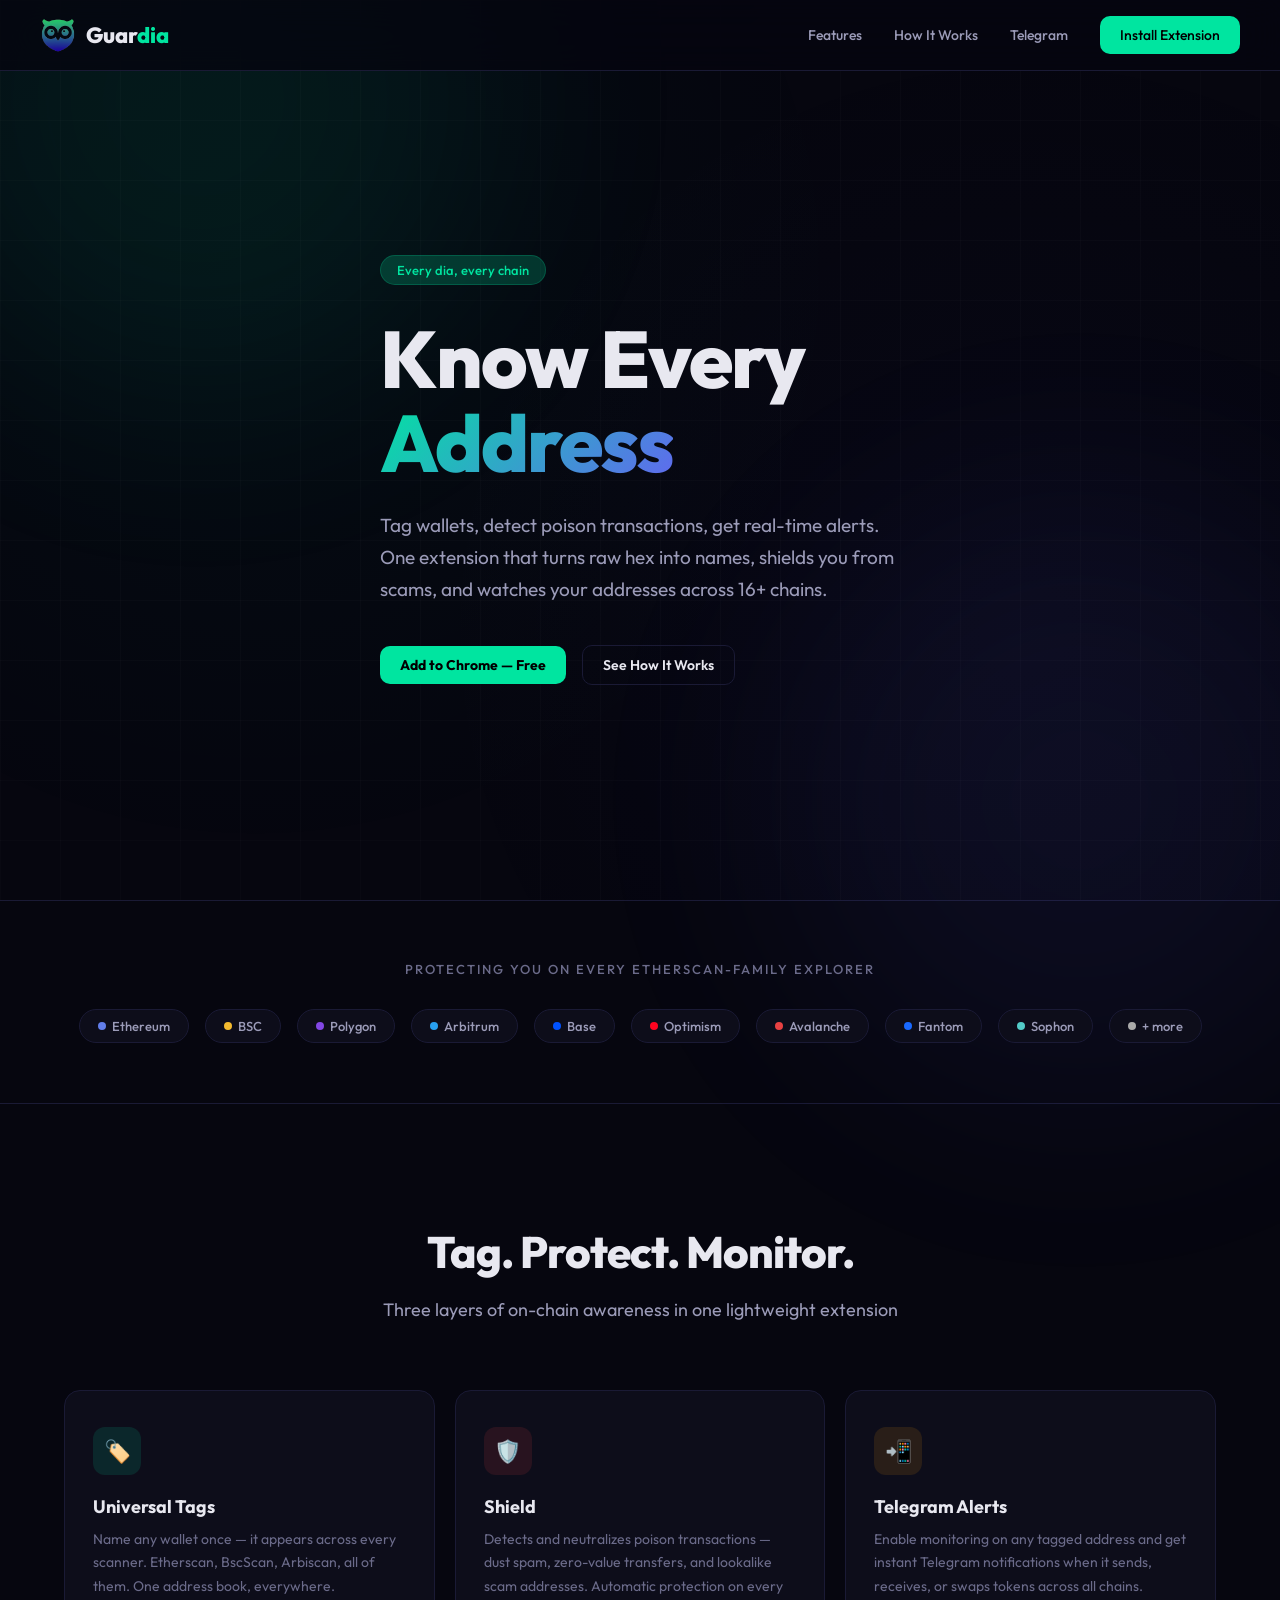
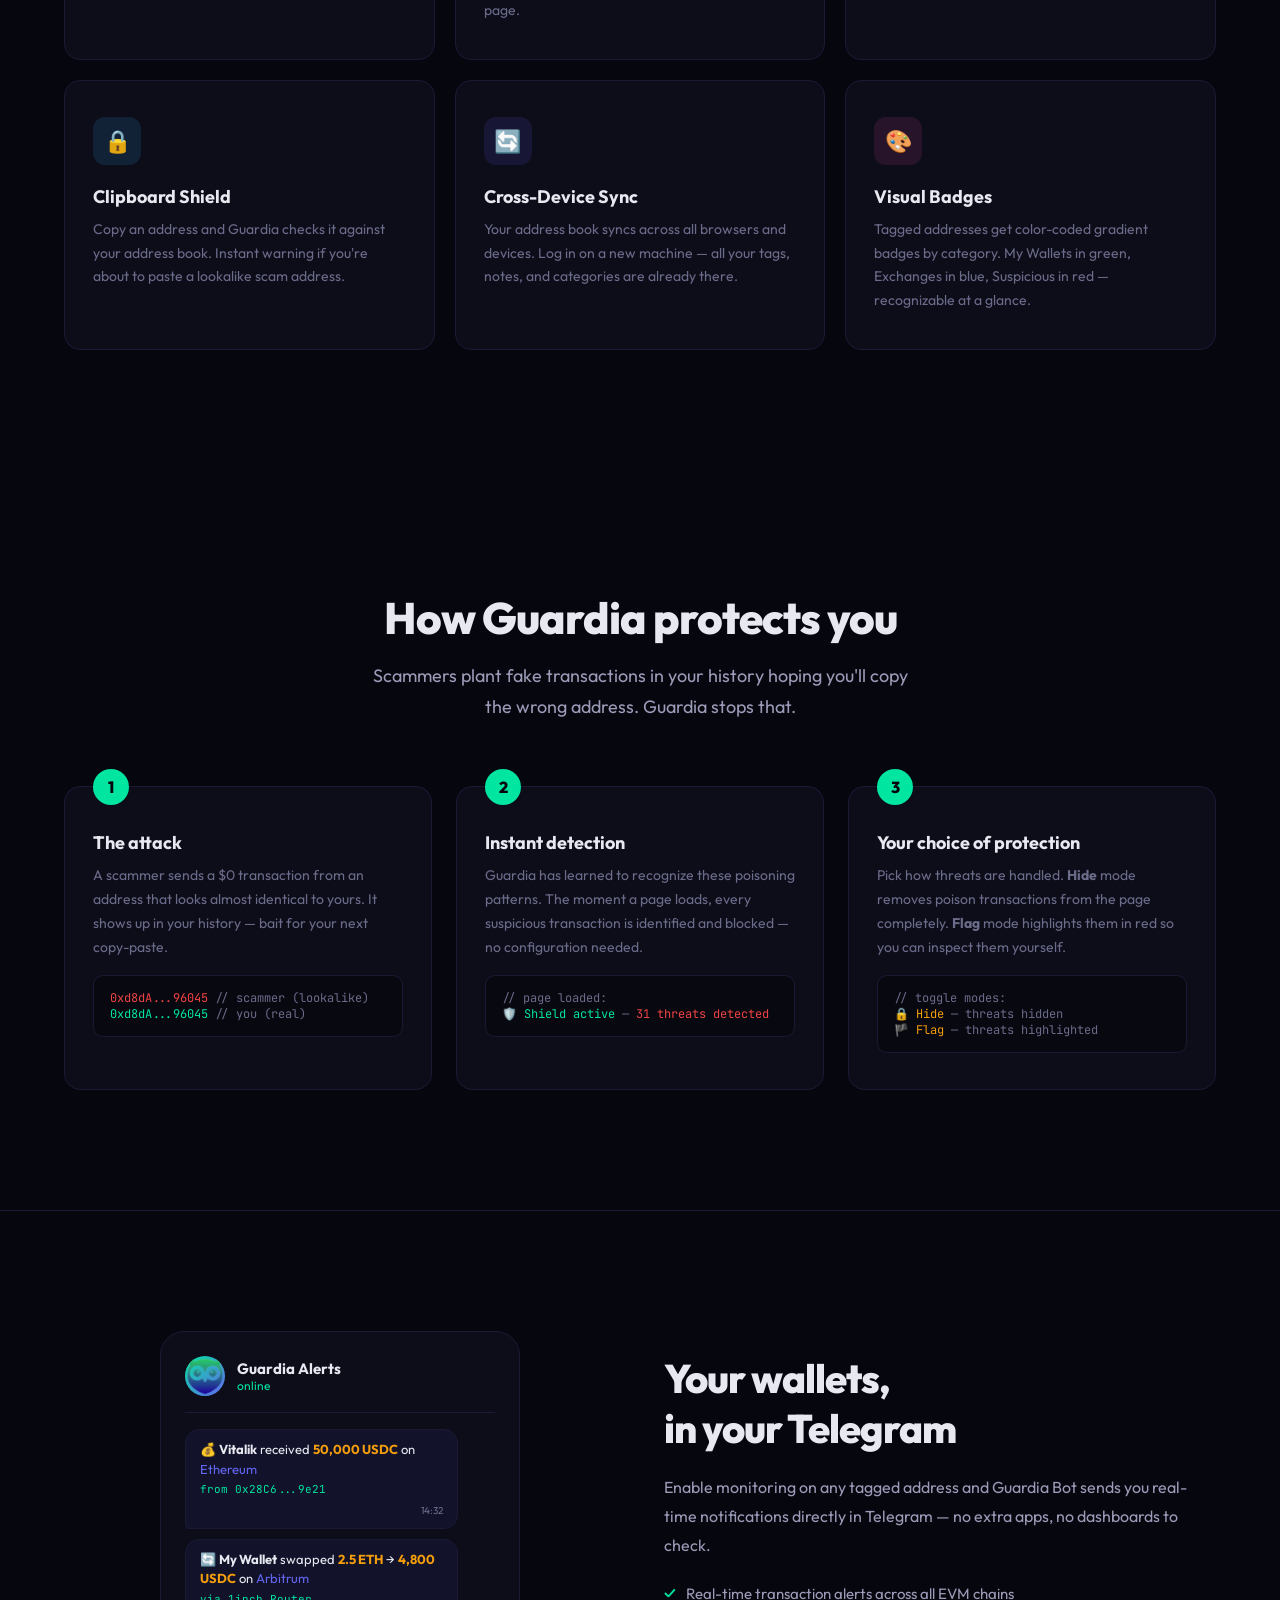
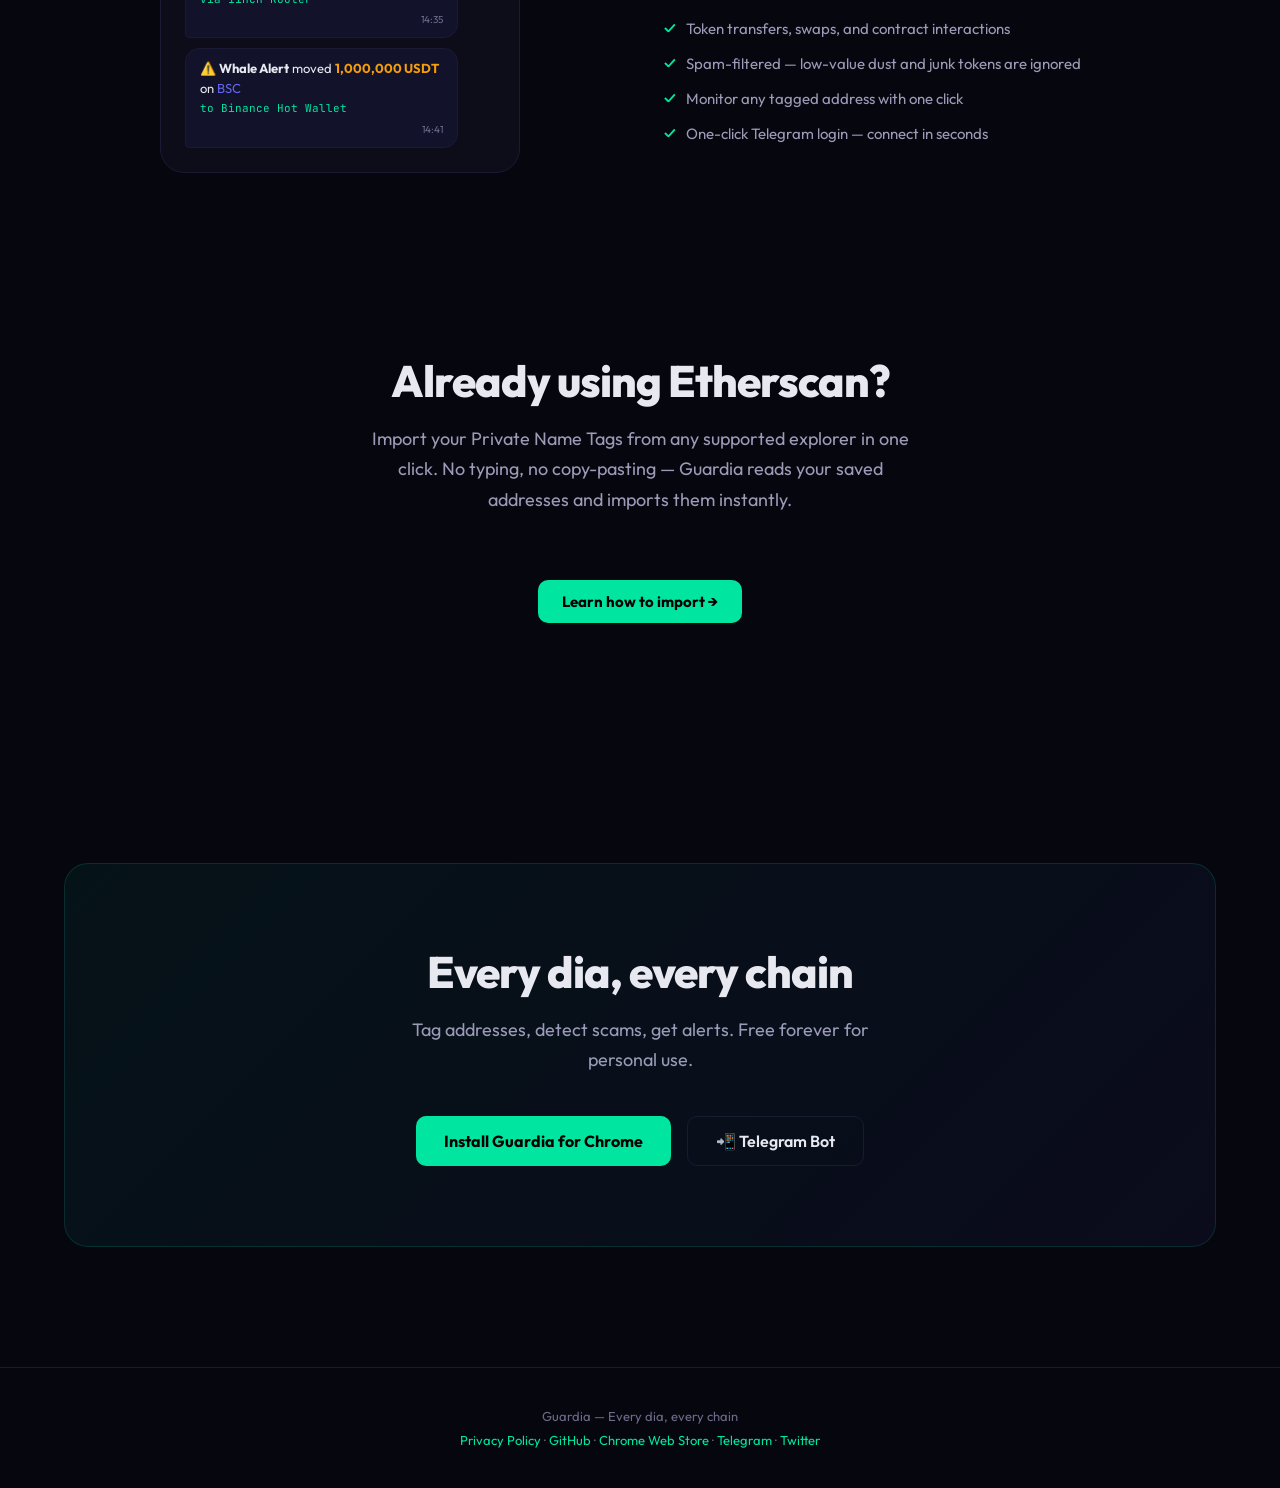
==== commit 9bc2fddd: "Rename shield modes Guard/Scan → Hide/Flag on site" ====
--- a/index.html
+++ b/index.html
@@ -8,130 +8,10 @@
 <link rel="icon" type="image/png" sizes="16x16" href="icons/icon-16.png">
 <link rel="apple-touch-icon" sizes="128x128" href="icons/icon-128.png">
 <link href="https://fonts.googleapis.com/css2?family=JetBrains+Mono:wght@400;500;700&family=Outfit:wght@300;400;500;600;700;800&display=swap" rel="stylesheet">
+<link rel="stylesheet" href="style.css">
 <style>
-:root {
-  --bg: #06060f;
-  --bg-card: #0d0d1a;
-  --bg-card-hover: #12122a;
-  --accent: #00e5a0;
-  --accent-dim: #00e5a033;
-  --accent2: #6366f1;
-  --accent3: #f59e0b;
-  --text: #e8e8f0;
-  --text-dim: #6b6b8a;
-  --text-mid: #9b9bb8;
-  --border: #1a1a35;
-  --radius: 16px;
-  --font-display: 'Outfit', sans-serif;
-  --font-mono: 'JetBrains Mono', monospace;
-}
-
-* { margin: 0; padding: 0; box-sizing: border-box; }
-
-::selection { background: rgba(0, 229, 160, 0.3); color: #fff; }
-::-moz-selection { background: rgba(0, 229, 160, 0.3); color: #fff; }
-
-html { scroll-behavior: smooth; }
-
-body {
-  font-family: var(--font-display);
-  background: var(--bg);
-  color: var(--text);
-  overflow-x: hidden;
-  -webkit-font-smoothing: antialiased;
-}
-
-/* ============ ANIMATED BG ============ */
-.bg-grid {
-  position: fixed;
-  inset: 0;
-  z-index: 0;
-  background-image:
-    radial-gradient(circle at 20% 30%, #00e5a008 0%, transparent 50%),
-    radial-gradient(circle at 80% 70%, #6366f108 0%, transparent 50%),
-    linear-gradient(rgba(255,255,255,0.015) 1px, transparent 1px),
-    linear-gradient(90deg, rgba(255,255,255,0.015) 1px, transparent 1px);
-  background-size: 100% 100%, 100% 100%, 60px 60px, 60px 60px;
-  pointer-events: none;
-}
-
-.glow-orb {
-  position: fixed;
-  width: 600px;
-  height: 600px;
-  border-radius: 50%;
-  filter: blur(120px);
-  opacity: 0.07;
-  pointer-events: none;
-  z-index: 0;
-}
-.glow-orb.g1 { background: var(--accent); top: -200px; left: -100px; animation: float1 20s ease-in-out infinite; }
-.glow-orb.g2 { background: var(--accent2); bottom: -200px; right: -100px; animation: float2 25s ease-in-out infinite; }
-
-@keyframes float1 { 0%,100% { transform: translate(0,0); } 50% { transform: translate(80px, 60px); } }
-@keyframes float2 { 0%,100% { transform: translate(0,0); } 50% { transform: translate(-60px, -80px); } }
-
-/* ============ LAYOUT ============ */
-.container { max-width: 1200px; margin: 0 auto; padding: 0 24px; position: relative; z-index: 1; }
-
-/* ============ NAV ============ */
-nav {
-  position: fixed;
-  top: 0;
-  left: 0;
-  right: 0;
-  z-index: 100;
-  padding: 16px 24px;
-  backdrop-filter: blur(20px);
-  background: rgba(6, 6, 15, 0.8);
-  border-bottom: 1px solid var(--border);
-}
-nav .inner {
-  max-width: 1200px;
-  margin: 0 auto;
-  display: flex;
-  align-items: center;
-  justify-content: space-between;
-}
-.logo {
-  display: flex;
-  align-items: center;
-  gap: 10px;
-  font-weight: 800;
-  font-size: 22px;
-  text-decoration: none;
-  color: var(--text);
-}
-.logo-icon {
-  width: 36px;
-  height: 36px;
-  border-radius: 10px;
-  object-fit: contain;
-}
-.logo-wordmark span { color: var(--accent); }
-
-nav .links { display: flex; gap: 32px; align-items: center; }
-nav .links a { color: var(--text-mid); text-decoration: none; font-size: 14px; font-weight: 500; transition: color 0.2s; }
-nav .links a:hover { color: var(--accent); }
 nav .links a.btn-chrome { color: #000; }
 nav .links a.btn-chrome:hover { color: #000; }
-
-.btn-chrome {
-  display: inline-flex;
-  align-items: center;
-  gap: 8px;
-  padding: 10px 20px;
-  background: var(--accent);
-  color: #000;
-  font-weight: 700;
-  font-size: 14px;
-  border-radius: 10px;
-  text-decoration: none;
-  border: none;
-  cursor: pointer;
-  transition: all 0.2s;
-}
-.btn-chrome:hover { background: #00ffb3; transform: translateY(-1px); box-shadow: 0 4px 20px var(--accent-dim); }
 
 /* ============ HERO ============ */
 .hero {
@@ -475,21 +355,6 @@
 .cta-box h2 { font-size: 44px; font-weight: 800; letter-spacing: -1px; margin-bottom: 16px; }
 .cta-box p { font-size: 18px; color: var(--text-mid); margin-bottom: 40px; max-width: 480px; margin-left: auto; margin-right: auto; line-height: 1.7; }
 .cta-buttons { display: flex; justify-content: center; gap: 16px; }
-
-/* ============ FOOTER ============ */
-footer {
-  padding: 40px 0;
-  border-top: 1px solid var(--border);
-  text-align: center;
-}
-footer p { font-size: 13px; color: var(--text-dim); }
-footer a { color: var(--accent); text-decoration: none; }
-
-/* ============ ANIMATIONS ============ */
-@keyframes fadeUp {
-  from { opacity: 0; transform: translateY(24px); }
-  to { opacity: 1; transform: translateY(0); }
-}
 
 /* ============ RESPONSIVE ============ */
 @media (max-width: 900px) {
@@ -628,11 +493,11 @@
       <div class="step">
         <div class="step-num">3</div>
         <h3>Your choice of protection</h3>
-        <p>Pick how threats are handled. <b>Guard</b> mode hides poison transactions completely — they vanish from the page. <b>Scan</b> mode highlights them in red so you can inspect them yourself.</p>
+        <p>Pick how threats are handled. <b>Hide</b> mode removes poison transactions from the page completely. <b>Flag</b> mode highlights them in red so you can inspect them yourself.</p>
         <div class="step-code">
           <span class="dim">// toggle modes:</span><br>
-          &#128274; <span class="str">Guard</span> <span class="dim">— threats hidden</span><br>
-          &#128270; <span class="str">Scan</span> <span class="dim">— threats highlighted</span>
+          &#128274; <span class="str">Hide</span> <span class="dim">— threats hidden</span><br>
+          &#127988; <span class="str">Flag</span> <span class="dim">— threats highlighted</span>
         </div>
       </div>
     </div>
--- a/style.css
+++ b/style.css
@@ -0,0 +1,139 @@
+/* ============ VARIABLES ============ */
+:root {
+  --bg: #06060f;
+  --bg-card: #0d0d1a;
+  --bg-card-hover: #12122a;
+  --accent: #00e5a0;
+  --accent-dim: #00e5a033;
+  --accent2: #6366f1;
+  --accent3: #f59e0b;
+  --text: #e8e8f0;
+  --text-dim: #6b6b8a;
+  --text-mid: #9b9bb8;
+  --border: #1a1a35;
+  --radius: 16px;
+  --font-display: 'Outfit', sans-serif;
+  --font-mono: 'JetBrains Mono', monospace;
+}
+
+/* ============ RESET ============ */
+* { margin: 0; padding: 0; box-sizing: border-box; }
+
+::selection { background: rgba(0, 229, 160, 0.3); color: #fff; }
+::-moz-selection { background: rgba(0, 229, 160, 0.3); color: #fff; }
+
+html { scroll-behavior: smooth; }
+
+body {
+  font-family: var(--font-display);
+  background: var(--bg);
+  color: var(--text);
+  overflow-x: hidden;
+  -webkit-font-smoothing: antialiased;
+}
+
+/* ============ ANIMATED BG ============ */
+.bg-grid {
+  position: fixed;
+  inset: 0;
+  z-index: 0;
+  background-image:
+    radial-gradient(circle at 20% 30%, #00e5a008 0%, transparent 50%),
+    radial-gradient(circle at 80% 70%, #6366f108 0%, transparent 50%),
+    linear-gradient(rgba(255,255,255,0.015) 1px, transparent 1px),
+    linear-gradient(90deg, rgba(255,255,255,0.015) 1px, transparent 1px);
+  background-size: 100% 100%, 100% 100%, 60px 60px, 60px 60px;
+  pointer-events: none;
+}
+
+.glow-orb {
+  position: fixed;
+  width: 600px;
+  height: 600px;
+  border-radius: 50%;
+  filter: blur(120px);
+  opacity: 0.07;
+  pointer-events: none;
+  z-index: 0;
+}
+.glow-orb.g1 { background: var(--accent); top: -200px; left: -100px; animation: float1 20s ease-in-out infinite; }
+.glow-orb.g2 { background: var(--accent2); bottom: -200px; right: -100px; animation: float2 25s ease-in-out infinite; }
+
+@keyframes float1 { 0%,100% { transform: translate(0,0); } 50% { transform: translate(80px, 60px); } }
+@keyframes float2 { 0%,100% { transform: translate(0,0); } 50% { transform: translate(-60px, -80px); } }
+
+/* ============ LAYOUT ============ */
+.container { max-width: 1200px; margin: 0 auto; padding: 0 24px; position: relative; z-index: 1; }
+
+/* ============ NAV ============ */
+nav {
+  position: fixed;
+  top: 0;
+  left: 0;
+  right: 0;
+  z-index: 100;
+  padding: 16px 24px;
+  backdrop-filter: blur(20px);
+  background: rgba(6, 6, 15, 0.8);
+  border-bottom: 1px solid var(--border);
+}
+nav .inner {
+  max-width: 1200px;
+  margin: 0 auto;
+  display: flex;
+  align-items: center;
+  justify-content: space-between;
+}
+.logo {
+  display: flex;
+  align-items: center;
+  gap: 10px;
+  font-weight: 800;
+  font-size: 22px;
+  text-decoration: none;
+  color: var(--text);
+}
+.logo-icon {
+  width: 36px;
+  height: 36px;
+  border-radius: 10px;
+  object-fit: contain;
+}
+.logo-wordmark span { color: var(--accent); }
+
+nav .links { display: flex; gap: 32px; align-items: center; }
+nav .links a { color: var(--text-mid); text-decoration: none; font-size: 14px; font-weight: 500; transition: color 0.2s; }
+nav .links a:hover { color: var(--accent); }
+
+/* ============ BUTTONS ============ */
+.btn-chrome {
+  display: inline-flex;
+  align-items: center;
+  gap: 8px;
+  padding: 10px 20px;
+  background: var(--accent);
+  color: #000;
+  font-weight: 700;
+  font-size: 14px;
+  border-radius: 10px;
+  text-decoration: none;
+  border: none;
+  cursor: pointer;
+  transition: all 0.2s;
+}
+.btn-chrome:hover { background: #00ffb3; transform: translateY(-1px); box-shadow: 0 4px 20px var(--accent-dim); }
+
+/* ============ FOOTER ============ */
+footer {
+  padding: 40px 0;
+  border-top: 1px solid var(--border);
+  text-align: center;
+}
+footer p { font-size: 13px; color: var(--text-dim); }
+footer a { color: var(--accent); text-decoration: none; }
+
+/* ============ ANIMATIONS ============ */
+@keyframes fadeUp {
+  from { opacity: 0; transform: translateY(24px); }
+  to { opacity: 1; transform: translateY(0); }
+}
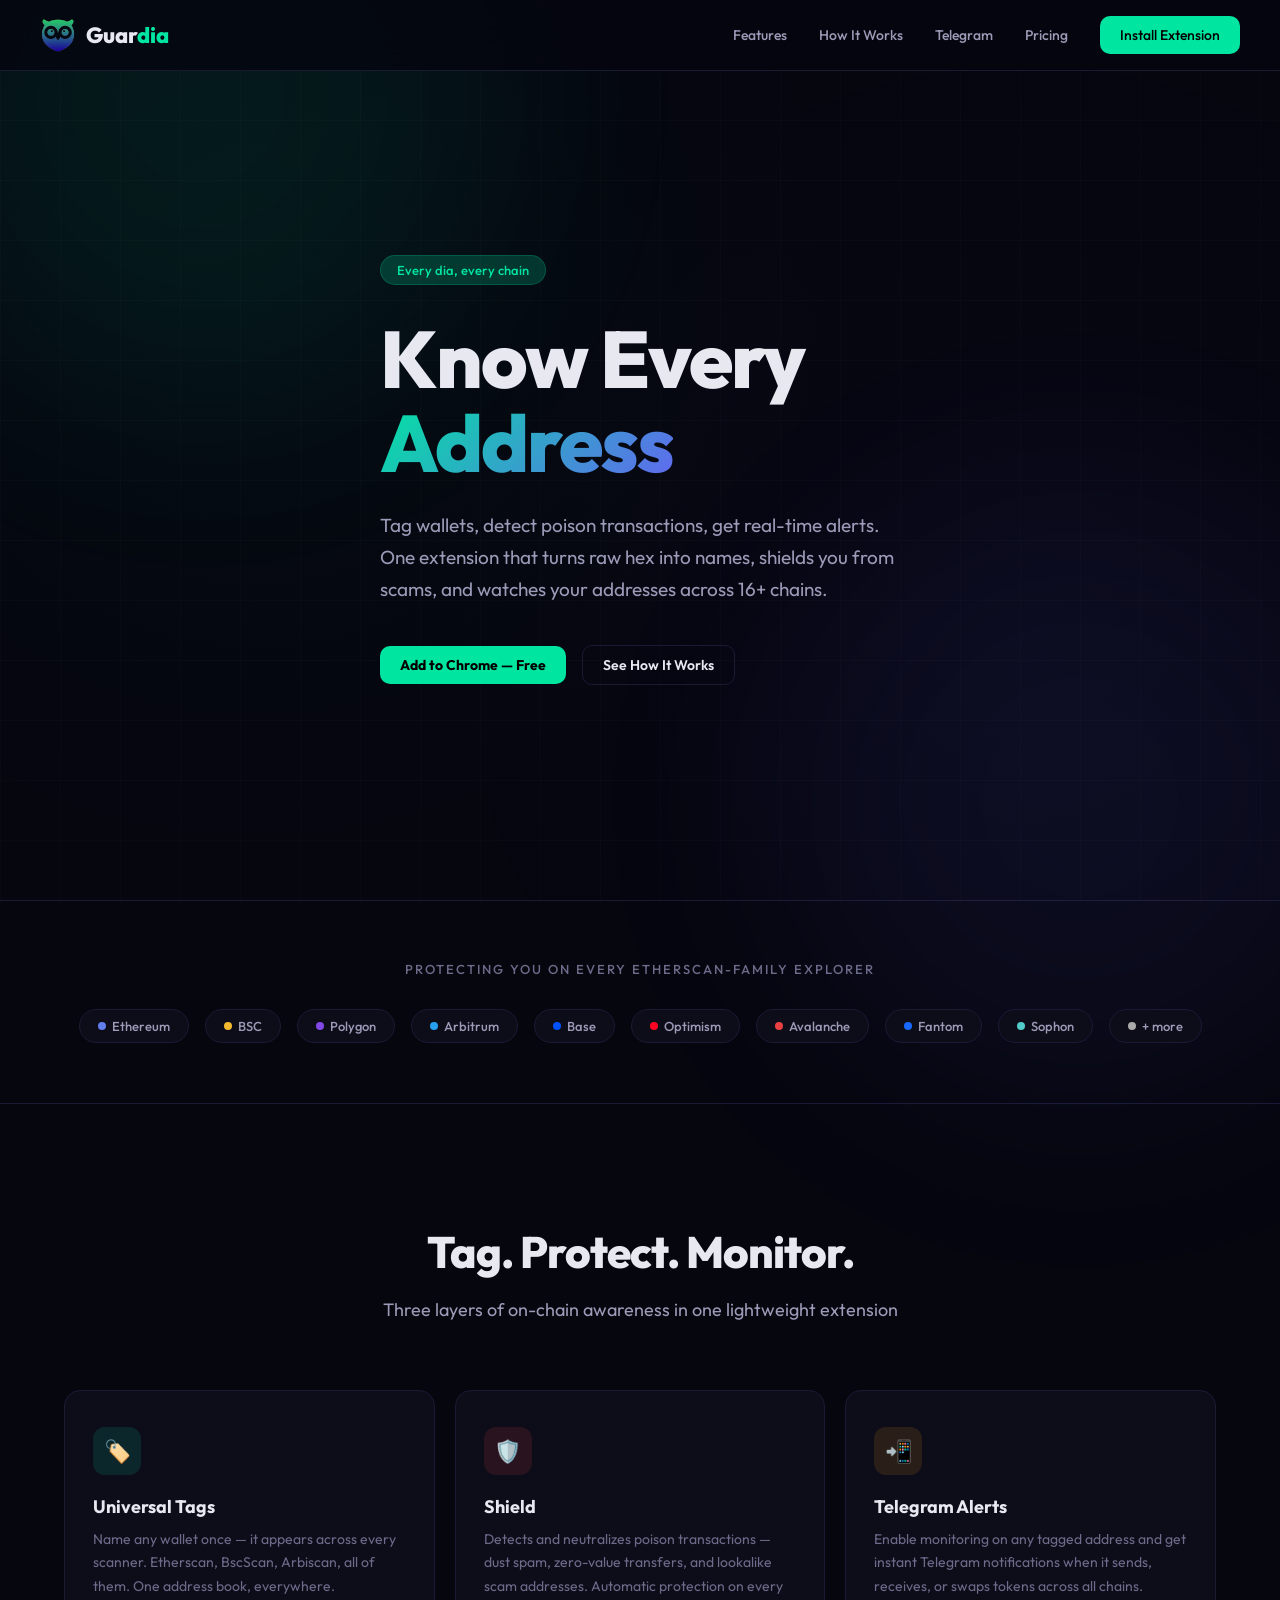
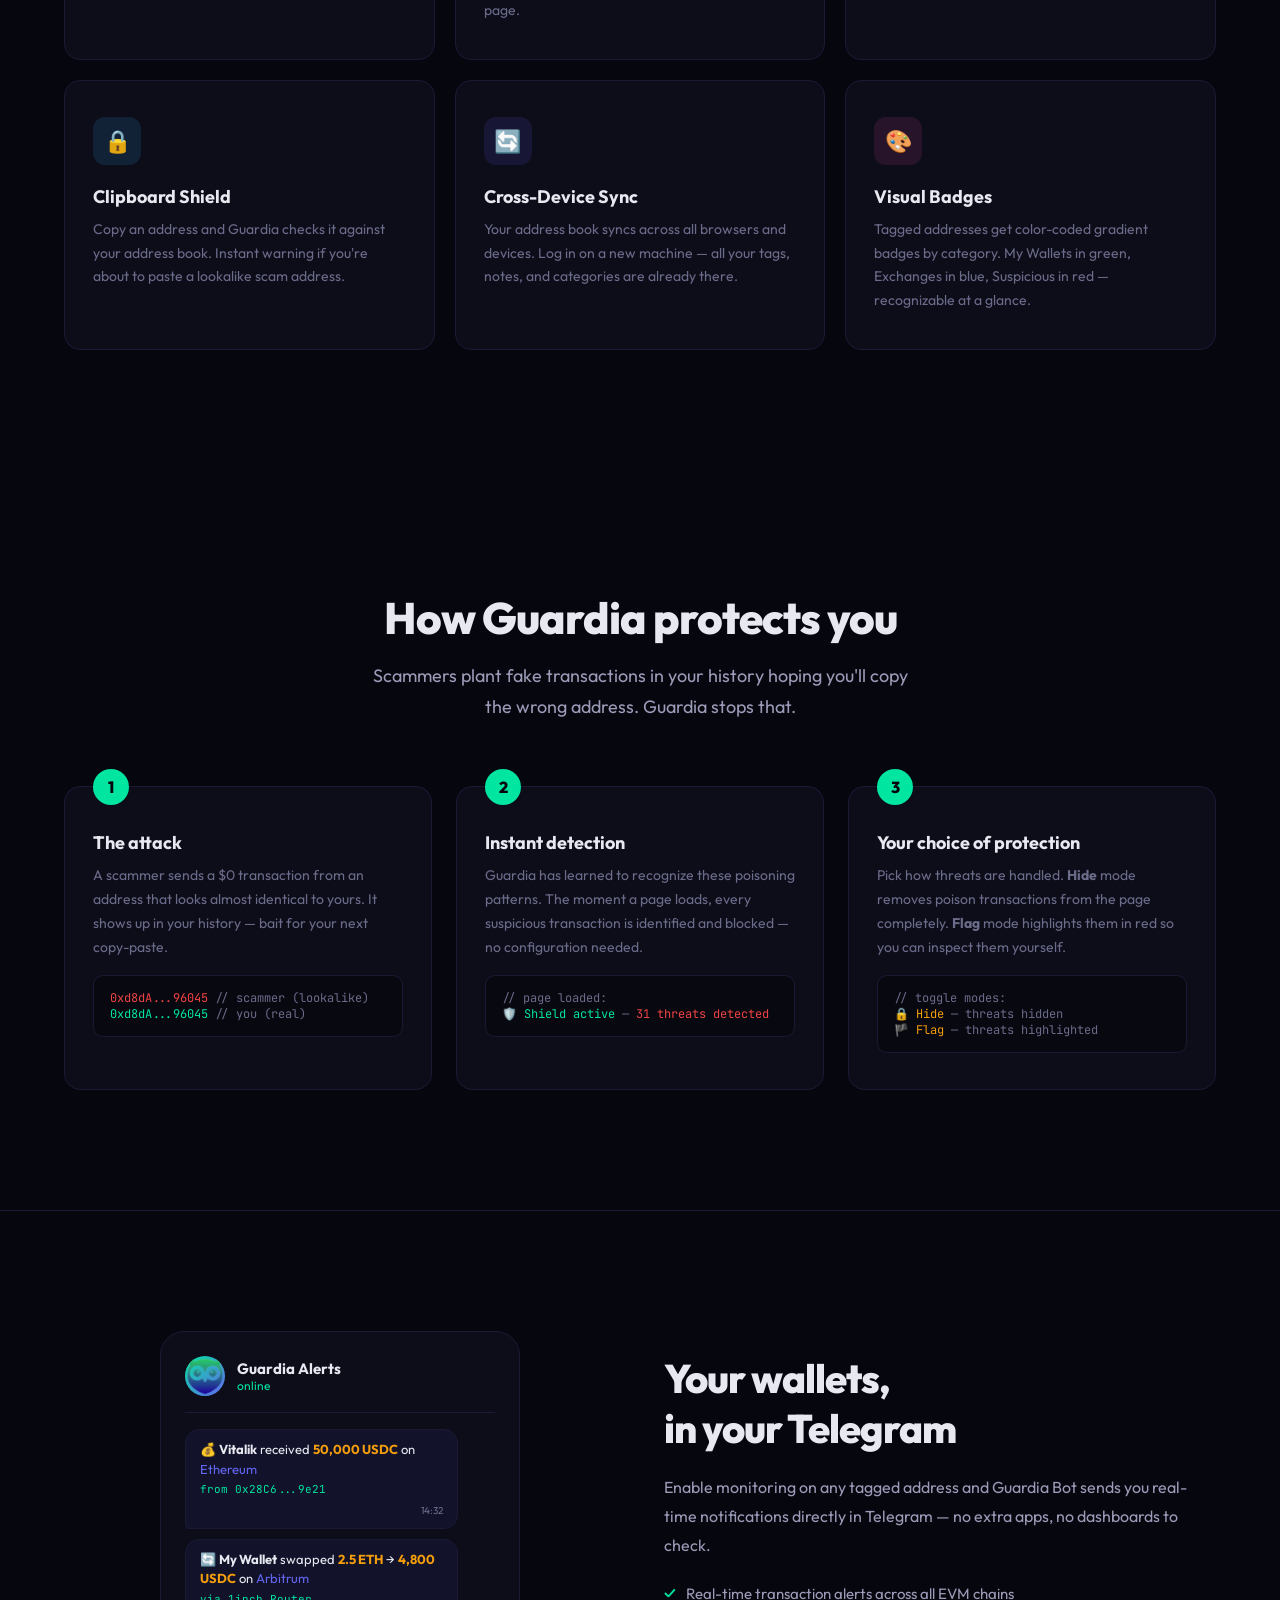
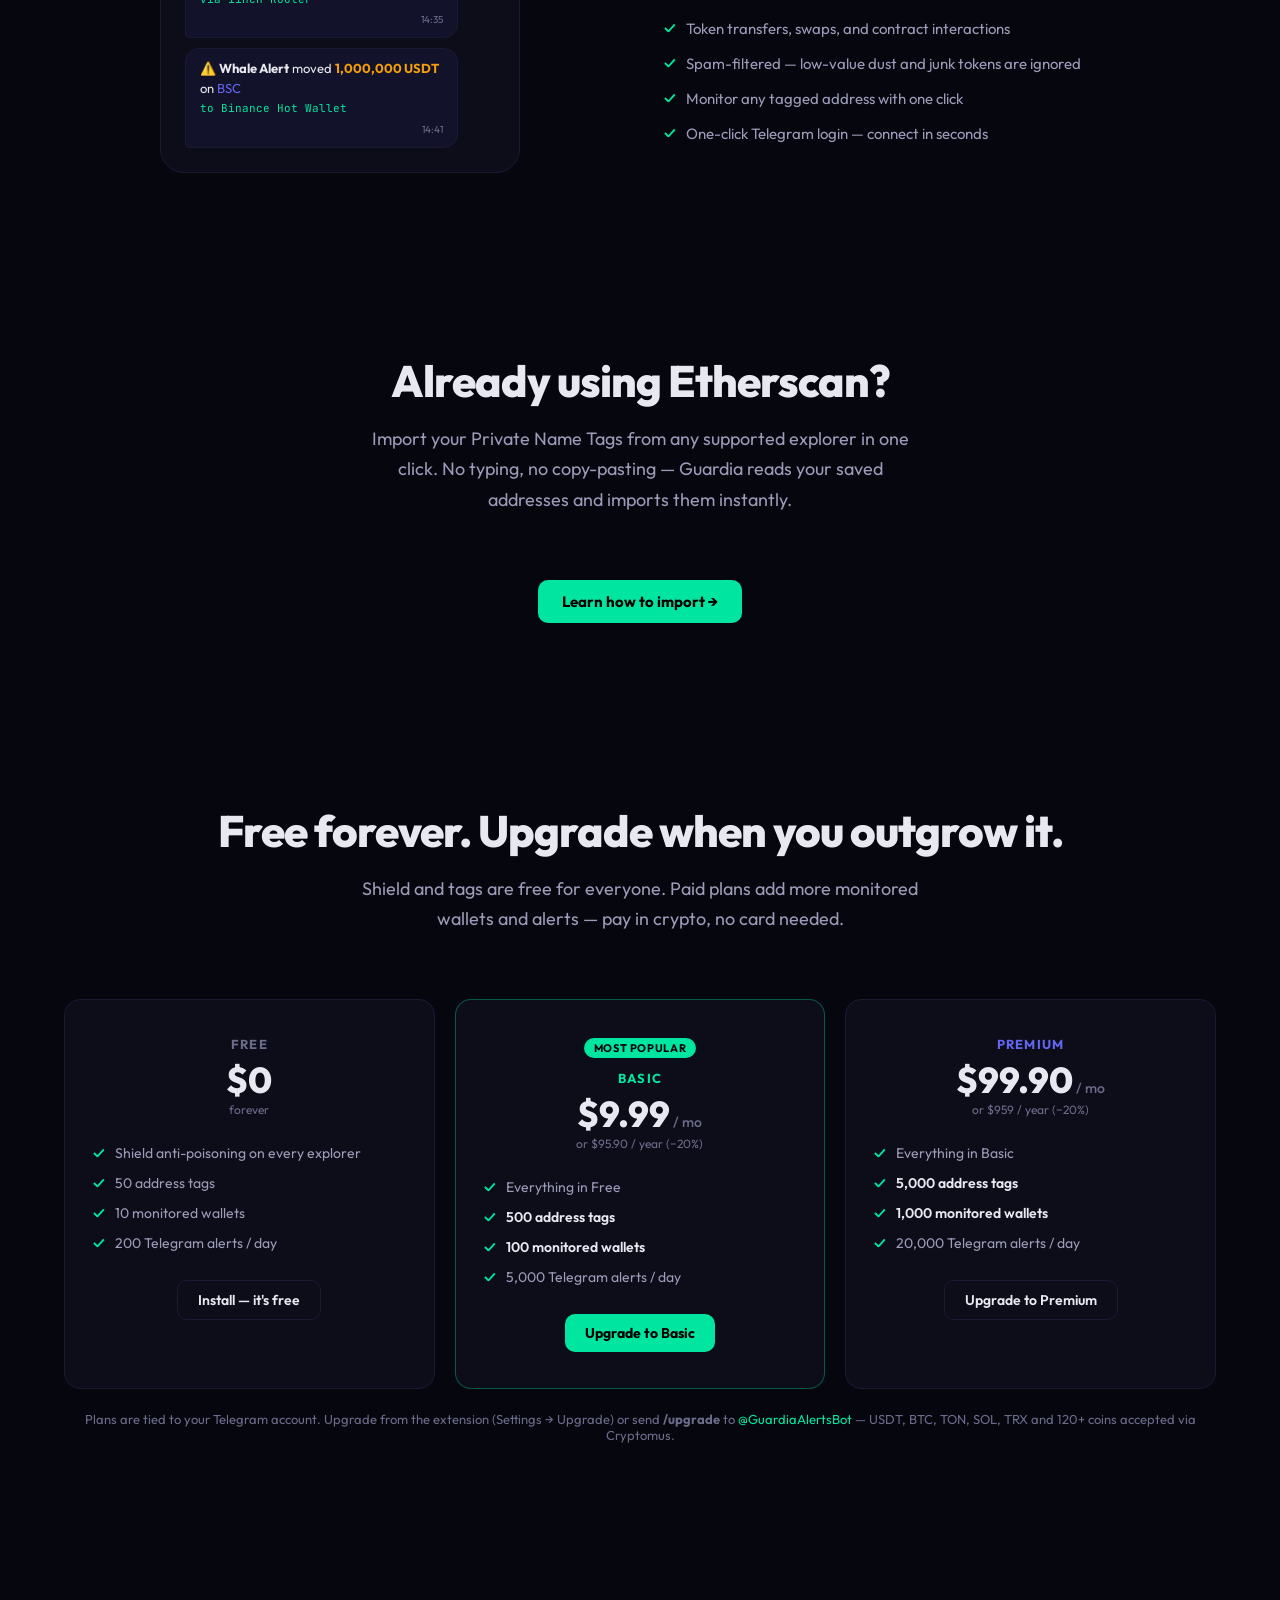
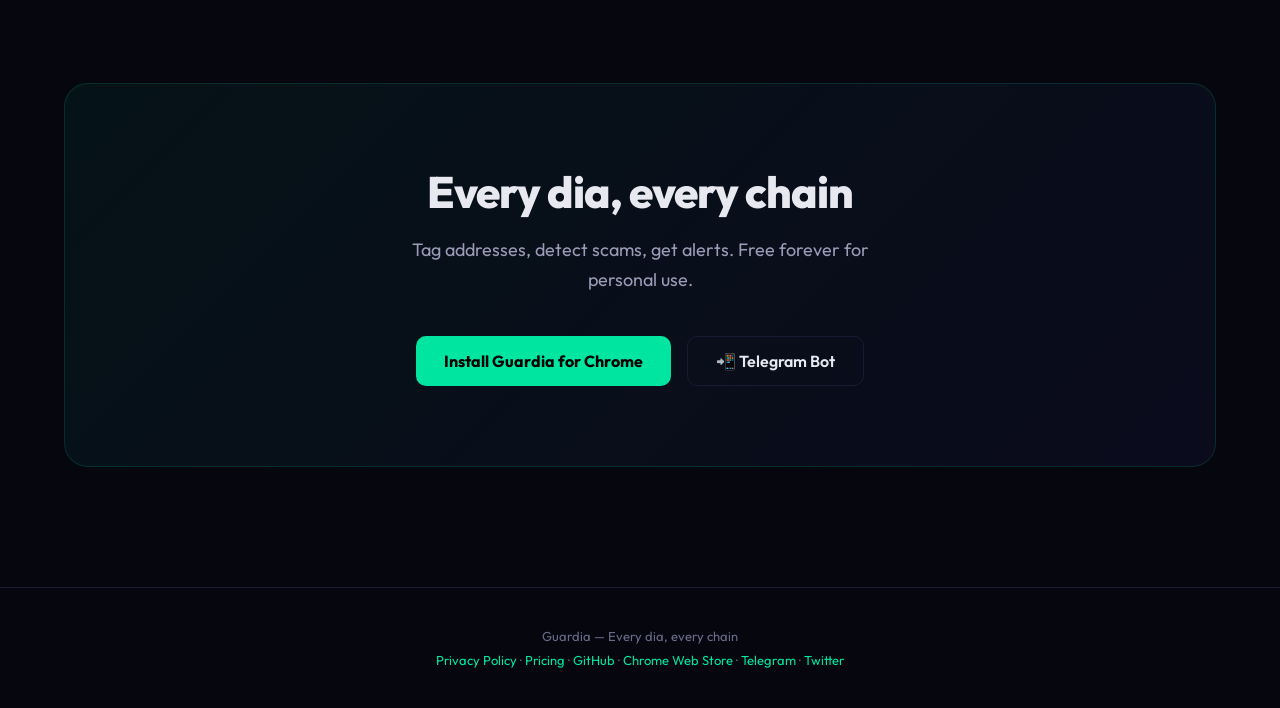
==== commit b9cf2f5e: "Pricing section and nav link; upgrade page hands off to the bot when opened without a code" ====
--- a/index.html
+++ b/index.html
@@ -375,7 +375,7 @@
 <!-- NAV -->
 <nav>
   <div class="inner">
-    <a href="#" class="logo">
+    <a href="/" class="logo">
       <img class="logo-icon" src="icons/icon-128.png" alt="Guardia" style="background:none;">
       <span class="logo-wordmark">Guar<span>dia</span></span>
     </a>
@@ -383,7 +383,8 @@
       <a href="#features">Features</a>
       <a href="#how">How It Works</a>
       <a href="#telegram">Telegram</a>
-      <a class="btn-chrome" href="#">Install Extension</a>
+      <a href="#pricing">Pricing</a>
+      <a class="btn-chrome" href="https://chromewebstore.google.com/detail/guardia/fbgchaielfdbgidnfijcihanjhjgjhkl" target="_blank">Install Extension</a>
     </div>
   </div>
 </nav>
@@ -396,7 +397,7 @@
       <h1>Know Every<br><span class="gradient">Address</span></h1>
       <p class="hero-sub">Tag wallets, detect poison transactions, get real-time alerts. One extension that turns raw hex into names, shields you from scams, and watches your addresses across 16+ chains.</p>
       <div class="hero-actions">
-        <a class="btn-chrome" href="#">Add to Chrome — Free</a>
+        <a class="btn-chrome" href="https://chromewebstore.google.com/detail/guardia/fbgchaielfdbgidnfijcihanjhjgjhkl" target="_blank">Add to Chrome — Free</a>
         <a class="btn-outline" href="#how">See How It Works</a>
       </div>
     </div>
@@ -563,13 +564,77 @@
 </section>
 
 <!-- CTA -->
+<!-- PRICING -->
+<section class="features" id="pricing" style="padding-top:60px;">
+  <style>
+    .price-card { text-align: center; }
+    .price-card .tier { font-family: var(--font-display); font-size: 13px; font-weight: 700; letter-spacing: 0.1em; text-transform: uppercase; color: var(--text-dim); margin-bottom: 10px; }
+    .price-card .amount { font-family: var(--font-display); font-size: 36px; font-weight: 800; color: var(--text); line-height: 1; margin-bottom: 4px; }
+    .price-card .amount span { font-size: 14px; font-weight: 500; color: var(--text-dim); }
+    .price-card .per { font-size: 12px; color: var(--text-dim); min-height: 18px; margin-bottom: 18px; }
+    .price-card ul { list-style: none; padding: 0; margin: 0 0 22px; text-align: left; }
+    .price-card li { font-size: 14px; color: var(--text-mid); padding: 6px 0 6px 22px; position: relative; }
+    .price-card li::before { content: '\2713'; position: absolute; left: 0; color: var(--accent); font-weight: 700; }
+    .price-card li b { color: var(--text); font-weight: 600; }
+    .price-card.featured { border-color: rgba(0, 229, 160, 0.35); }
+    .price-card .badge { display: inline-block; font-size: 11px; font-weight: 700; letter-spacing: 0.06em; text-transform: uppercase; color: var(--bg); background: var(--accent); border-radius: 999px; padding: 3px 10px; margin-bottom: 12px; }
+    .pricing-note { text-align: center; font-size: 13px; color: var(--text-dim); margin-top: 22px; }
+  </style>
+  <div class="container">
+    <div class="section-header">
+      <h2>Free forever. Upgrade when you outgrow it.</h2>
+      <p>Shield and tags are free for everyone. Paid plans add more monitored wallets and alerts — pay in crypto, no card needed.</p>
+    </div>
+    <div class="features-grid">
+      <div class="feature-card price-card">
+        <div class="tier">Free</div>
+        <div class="amount">$0</div>
+        <div class="per">forever</div>
+        <ul>
+          <li>Shield anti-poisoning on every explorer</li>
+          <li>50 address tags</li>
+          <li>10 monitored wallets</li>
+          <li>200 Telegram alerts / day</li>
+        </ul>
+        <a class="btn-outline" href="https://chromewebstore.google.com/detail/guardia/fbgchaielfdbgidnfijcihanjhjgjhkl" target="_blank" style="display:inline-block;text-decoration:none;">Install — it's free</a>
+      </div>
+      <div class="feature-card price-card featured">
+        <div class="badge">Most popular</div>
+        <div class="tier" style="color:var(--accent)">Basic</div>
+        <div class="amount">$9.99<span> / mo</span></div>
+        <div class="per">or $95.90 / year (−20%)</div>
+        <ul>
+          <li>Everything in Free</li>
+          <li><b>500 address tags</b></li>
+          <li><b>100 monitored wallets</b></li>
+          <li>5,000 Telegram alerts / day</li>
+        </ul>
+        <a class="btn-chrome" href="/upgrade" style="display:inline-block;text-decoration:none;">Upgrade to Basic</a>
+      </div>
+      <div class="feature-card price-card">
+        <div class="tier" style="color:var(--accent2)">Premium</div>
+        <div class="amount">$99.90<span> / mo</span></div>
+        <div class="per">or $959 / year (−20%)</div>
+        <ul>
+          <li>Everything in Basic</li>
+          <li><b>5,000 address tags</b></li>
+          <li><b>1,000 monitored wallets</b></li>
+          <li>20,000 Telegram alerts / day</li>
+        </ul>
+        <a class="btn-outline" href="/upgrade" style="display:inline-block;text-decoration:none;">Upgrade to Premium</a>
+      </div>
+    </div>
+    <p class="pricing-note">Plans are tied to your Telegram account. Upgrade from the extension (Settings &rarr; Upgrade) or send <b>/upgrade</b> to <a href="https://t.me/GuardiaAlertsBot" style="color:var(--accent);text-decoration:none;">@GuardiaAlertsBot</a> &mdash; USDT, BTC, TON, SOL, TRX and 120+ coins accepted via Cryptomus.</p>
+  </div>
+</section>
+
 <section class="cta">
   <div class="container">
     <div class="cta-box">
       <h2>Every dia, every chain</h2>
       <p>Tag addresses, detect scams, get alerts. Free forever for personal use.</p>
       <div class="cta-buttons">
-        <a class="btn-chrome" href="#" style="font-size:16px;padding:14px 28px;">Install Guardia for Chrome</a>
+        <a class="btn-chrome" href="https://chromewebstore.google.com/detail/guardia/fbgchaielfdbgidnfijcihanjhjgjhkl" target="_blank" style="font-size:16px;padding:14px 28px;">Install Guardia for Chrome</a>
         <a class="btn-outline" href="https://t.me/GuardiaAlertsBot" style="font-size:16px;padding:14px 28px;">&#128242; Telegram Bot</a>
       </div>
     </div>
@@ -580,7 +645,7 @@
 <footer>
   <div class="container">
     <p style="margin-bottom:8px;">Guardia — Every dia, every chain</p>
-    <p><a href="/privacy.html">Privacy Policy</a> &middot; <a href="https://github.com/GuardiaOwl">GitHub</a> &middot; <a href="#">Chrome Web Store</a> &middot; <a href="https://t.me/GuardiaAlertsBot">Telegram</a> &middot; <a href="https://x.com/GuardiaOwl">Twitter</a></p>
+    <p><a href="/privacy.html">Privacy Policy</a> &middot; <a href="/upgrade">Pricing</a> &middot; <a href="https://github.com/GuardiaOwl">GitHub</a> &middot; <a href="https://chromewebstore.google.com/detail/guardia/fbgchaielfdbgidnfijcihanjhjgjhkl" target="_blank">Chrome Web Store</a> &middot; <a href="https://t.me/GuardiaAlertsBot">Telegram</a> &middot; <a href="https://x.com/GuardiaOwl">Twitter</a></p>
   </div>
 </footer>
 
